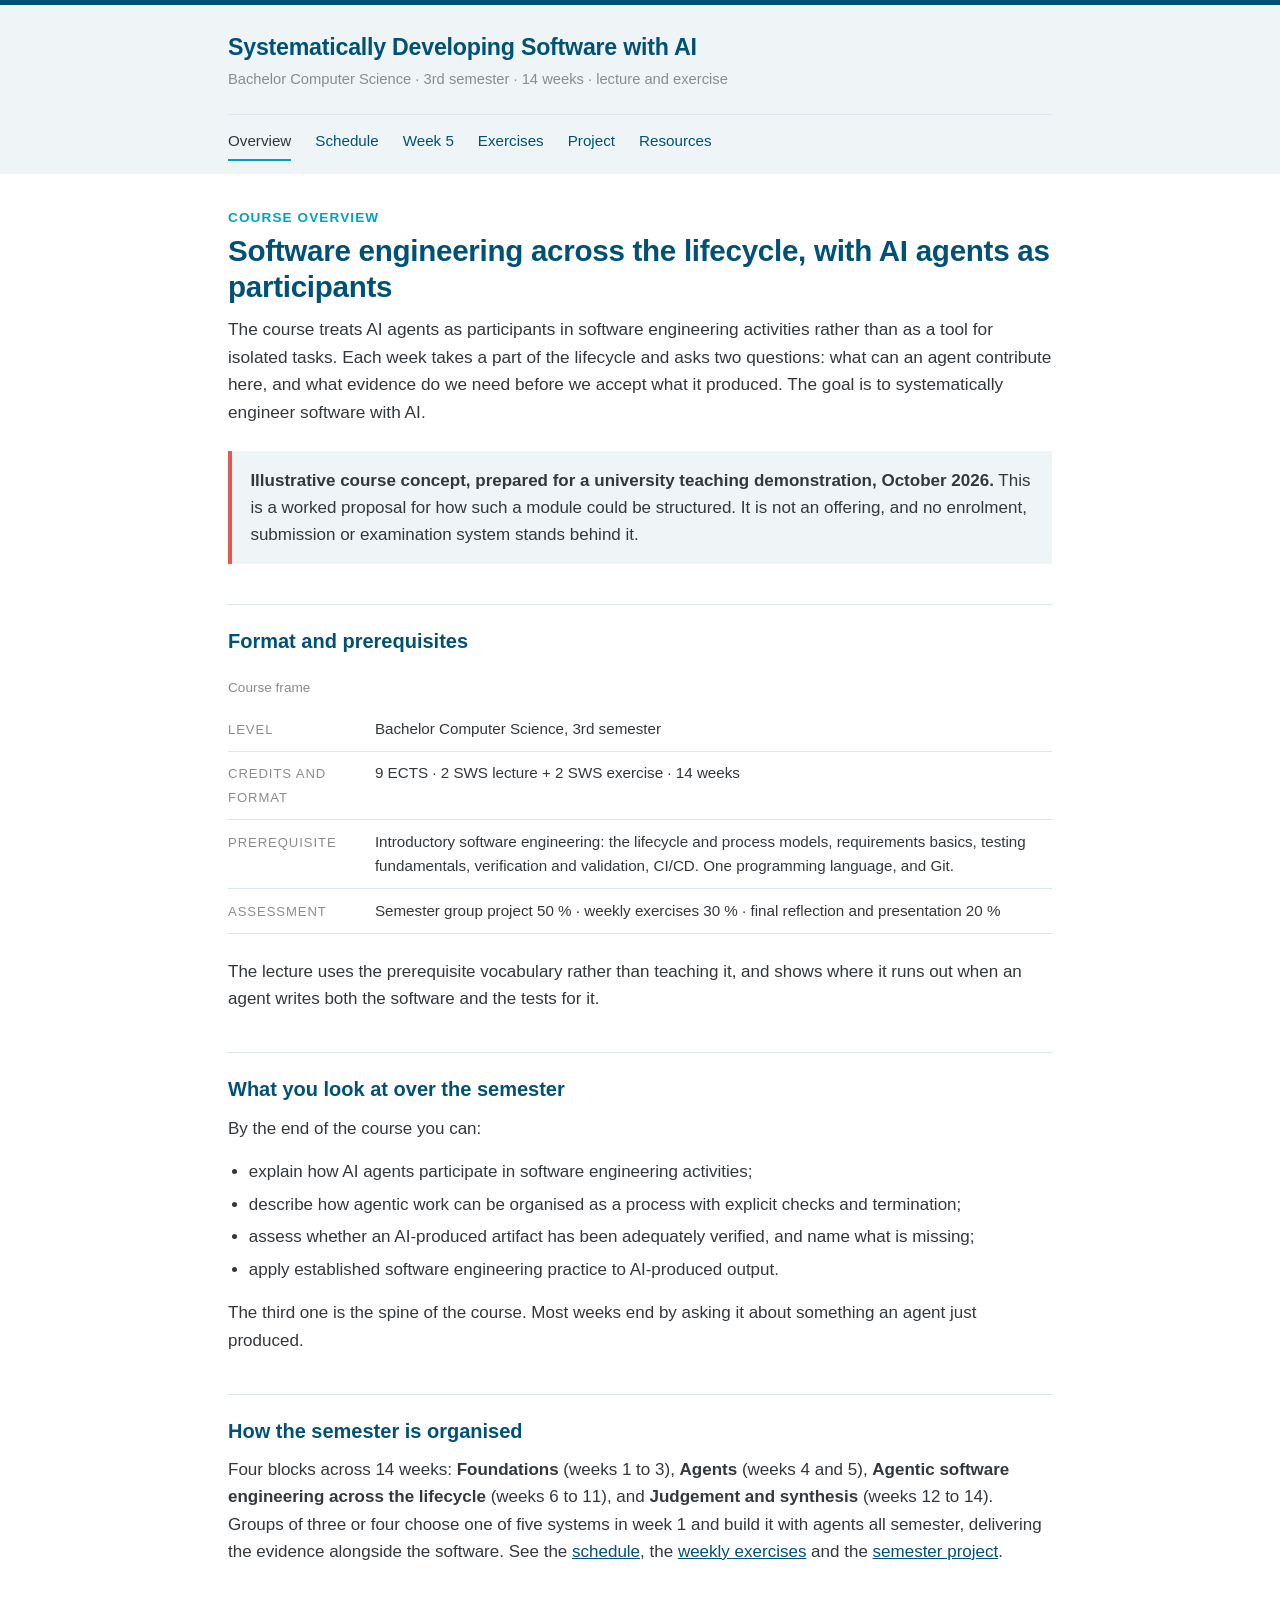
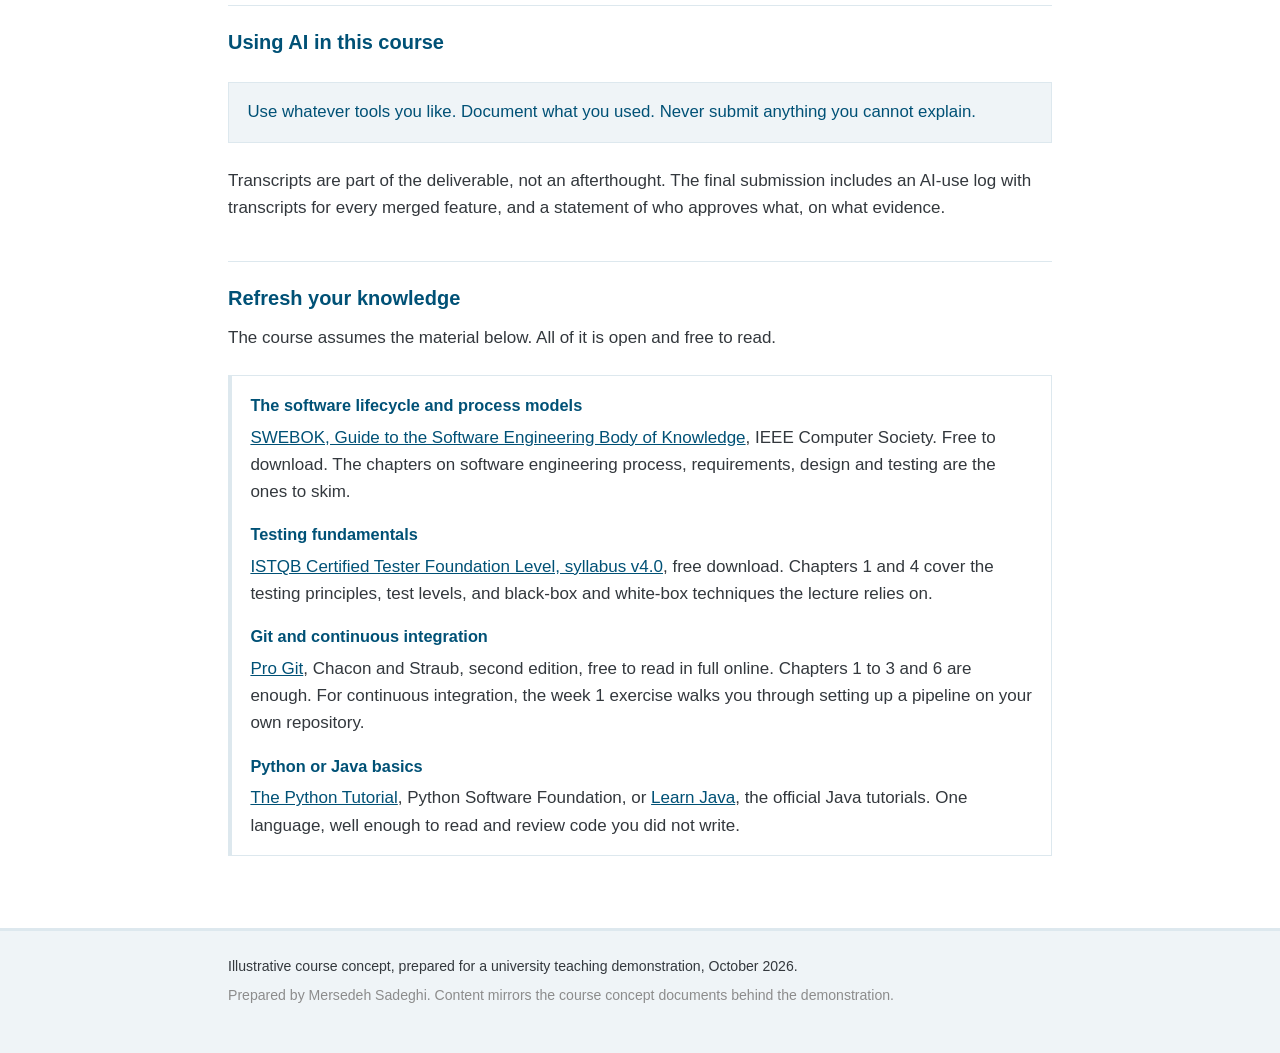
==== index.html @ c759e860 "Initial commit" ====
<!DOCTYPE html>
<html lang="en">
<head>
<meta charset="utf-8">
<meta name="viewport" content="width=device-width, initial-scale=1">
<title>Systematically Developing Software with AI</title>
<meta name="description" content="Illustrative course concept: Systematically Developing Software with AI. Bachelor Computer Science, 3rd semester, 14 weeks.">
<link rel="stylesheet" href="style.css">
</head>
<body>

<header class="site-head">
  <div class="wrap">
    <h1 class="site-title"><a href="index.html">Systematically Developing Software with AI</a></h1>
    <p class="site-sub">Bachelor Computer Science &middot; 3rd semester &middot; 14 weeks &middot; lecture and exercise</p>
    <nav class="site-nav" aria-label="Main">
      <ul>
        <li><a href="index.html" aria-current="page">Overview</a></li>
        <li><a href="schedule.html">Schedule</a></li>
        <li><a href="week5.html">Week 5</a></li>
        <li><a href="exercises.html">Exercises</a></li>
        <li><a href="project.html">Project</a></li>
        <li><a href="resources.html">Resources</a></li>
      </ul>
    </nav>
  </div>
</header>

<main>
<div class="wrap">

  <h1><span class="eyebrow">Course overview</span>Software engineering across the lifecycle, with AI agents as participants</h1>

  <p class="lede">The course treats AI agents as participants in software engineering activities rather than as a tool for isolated tasks. Each week takes a part of the lifecycle and asks two questions: what can an agent contribute here, and what evidence do we need before we accept what it produced. The goal is to systematically engineer software with AI.</p>

  <div class="box box-flag">
    <p><strong>Illustrative course concept, prepared for a university teaching demonstration, October 2026.</strong> This is a worked proposal for how such a module could be structured. It is not an offering, and no enrolment, submission or examination system stands behind it.</p>
  </div>

  <h2>Format and prerequisites</h2>

  <table>
    <caption>Course frame</caption>
    <tbody>
      <tr>
        <td data-label="Item"><span class="label">Level</span></td>
        <td data-label="Detail">Bachelor Computer Science, 3rd semester</td>
      </tr>
      <tr>
        <td data-label="Item"><span class="label">Credits and format</span></td>
        <td data-label="Detail">9 ECTS &middot; 2 SWS lecture + 2 SWS exercise &middot; 14 weeks</td>
      </tr>
      <tr>
        <td data-label="Item"><span class="label">Prerequisite</span></td>
        <td data-label="Detail">Introductory software engineering: the lifecycle and process models, requirements basics, testing fundamentals, verification and validation, CI/CD. One programming language, and Git.</td>
      </tr>
      <tr>
        <td data-label="Item"><span class="label">Assessment</span></td>
        <td data-label="Detail">Semester group project 50&nbsp;% &middot; weekly exercises 30&nbsp;% &middot; final reflection and presentation 20&nbsp;%</td>
      </tr>
    </tbody>
  </table>

  <p>The lecture uses the prerequisite vocabulary rather than teaching it, and shows where it runs out when an agent writes both the software and the tests for it.</p>

  <h2>What you look at over the semester</h2>

  <p>By the end of the course you can:</p>

  <ul>
    <li>explain how AI agents participate in software engineering activities;</li>
    <li>describe how agentic work can be organised as a process with explicit checks and termination;</li>
    <li>assess whether an AI-produced artifact has been adequately verified, and name what is missing;</li>
    <li>apply established software engineering practice to AI-produced output.</li>
  </ul>

  <p>The third one is the spine of the course. Most weeks end by asking it about something an agent just produced.</p>

  <h2>How the semester is organised</h2>

  <p>Four blocks across 14 weeks: <strong>Foundations</strong> (weeks 1 to 3), <strong>Agents</strong> (weeks 4 and 5), <strong>Agentic software engineering across the lifecycle</strong> (weeks 6 to 11), and <strong>Judgement and synthesis</strong> (weeks 12 to 14). Groups of three or four choose one of five systems in week 1 and build it with agents all semester, delivering the evidence alongside the software. See the <a href="schedule.html">schedule</a>, the <a href="exercises.html">weekly exercises</a> and the <a href="project.html">semester project</a>.</p>

  <h2>Using AI in this course</h2>

  <p class="policy">Use whatever tools you like. Document what you used. Never submit anything you cannot explain.</p>

  <p>Transcripts are part of the deliverable, not an afterthought. The final submission includes an AI-use log with transcripts for every merged feature, and a statement of who approves what, on what evidence.</p>

  <h2>Refresh your knowledge</h2>

  <p>The course assumes the material below. All of it is open and free to read.</p>

  <div class="box box-quiet">
    <h3>The software lifecycle and process models</h3>
    <p><a href="https://www.computer.org/education/bodies-of-knowledge/software-engineering">SWEBOK, Guide to the Software Engineering Body of Knowledge</a>, IEEE Computer Society. Free to download. The chapters on software engineering process, requirements, design and testing are the ones to skim.</p>

    <h3>Testing fundamentals</h3>
    <p><a href="https://www.istqb.org/certifications/certified-tester-foundation-level/">ISTQB Certified Tester Foundation Level, syllabus v4.0</a>, free download. Chapters 1 and 4 cover the testing principles, test levels, and black-box and white-box techniques the lecture relies on.</p>

    <h3>Git and continuous integration</h3>
    <p><a href="https://git-scm.com/book/en/v2">Pro Git</a>, Chacon and Straub, second edition, free to read in full online. Chapters 1 to 3 and 6 are enough. For continuous integration, the week 1 exercise walks you through setting up a pipeline on your own repository.</p>

    <h3>Python or Java basics</h3>
    <p><a href="https://docs.python.org/3/tutorial/">The Python Tutorial</a>, Python Software Foundation, or <a href="https://dev.java/learn/">Learn Java</a>, the official Java tutorials. One language, well enough to read and review code you did not write.</p>
  </div>

</div>
</main>

<footer class="site-foot">
  <div class="wrap">
    <p class="honesty">Illustrative course concept, prepared for a university teaching demonstration, October 2026.</p>
    <p>Prepared by Mersedeh Sadeghi. Content mirrors the course concept documents behind the demonstration.</p>
  </div>
</footer>

</body>
</html>
---- style.css ----
/* Systematically Developing Software with AI
   Illustrative course concept, prepared for a university teaching demonstration, October 2026. */

:root {
  --blue:  #005176;
  --cyan:  #00A1C0;
  --coral: #E05A52;
  --ink:   #33383D;
  --muted: #8C8C8C;
  --tint:  #EFF4F7;
  --pale:  #DDE8EE;
}

* { box-sizing: border-box; }

html { -webkit-text-size-adjust: 100%; }

body {
  margin: 0;
  background: #fff;
  color: var(--ink);
  font-family: Arial, Helvetica, sans-serif;
  font-size: 17px;
  line-height: 1.6;
}

.wrap {
  max-width: 54rem;
  margin: 0 auto;
  padding: 0 1.25rem;
}

/* Header and navigation */

.site-head {
  border-top: 5px solid var(--blue);
  background: var(--tint);
  padding: 1.75rem 0 0;
}

.site-title {
  margin: 0;
  font-size: 1.45rem;
  line-height: 1.25;
  color: var(--blue);
  letter-spacing: -0.01em;
}

.site-title a { color: inherit; text-decoration: none; }

.site-sub {
  margin: 0.4rem 0 0;
  color: var(--muted);
  font-size: 0.92rem;
}

.site-nav {
  margin-top: 1.4rem;
  border-top: 1px solid var(--pale);
  padding: 0.5rem 0;
}

.site-nav ul {
  list-style: none;
  margin: 0;
  padding: 0;
  display: flex;
  flex-wrap: wrap;
  gap: 0.25rem 1.5rem;
}

.site-nav a {
  display: inline-block;
  padding: 0.35rem 0;
  color: var(--blue);
  text-decoration: none;
  font-size: 0.95rem;
}

.site-nav a:hover { text-decoration: underline; }

.site-nav a[aria-current="page"] {
  color: var(--ink);
  border-bottom: 2px solid var(--cyan);
}

/* Main content */

main { padding: 2.25rem 0 3rem; }

h1 {
  font-size: 1.85rem;
  line-height: 1.2;
  color: var(--blue);
  margin: 0 0 0.75rem;
  letter-spacing: -0.01em;
}

h1 .eyebrow {
  display: block;
  font-size: 0.85rem;
  letter-spacing: 0.08em;
  text-transform: uppercase;
  color: var(--cyan);
  margin-bottom: 0.4rem;
}

h2 {
  font-size: 1.25rem;
  color: var(--blue);
  margin: 2.5rem 0 0.6rem;
  padding-top: 1.25rem;
  border-top: 1px solid var(--pale);
}

h3 {
  font-size: 1.02rem;
  color: var(--ink);
  margin: 1.6rem 0 0.35rem;
}

p { margin: 0 0 1rem; }

a { color: var(--blue); }

.lede {
  font-size: 1.08rem;
  color: var(--ink);
}

ul, ol { margin: 0 0 1rem; padding-left: 1.3rem; }
li { margin-bottom: 0.35rem; }

.plain { list-style: none; padding-left: 0; }

.label {
  color: var(--muted);
  font-size: 0.82rem;
  letter-spacing: 0.07em;
  text-transform: uppercase;
}

.num { color: var(--cyan); font-weight: bold; }

/* Boxes */

.box {
  background: var(--tint);
  border-left: 4px solid var(--cyan);
  padding: 1rem 1.15rem;
  margin: 1.5rem 0;
}

.box > :last-child { margin-bottom: 0; }

.box h3 { margin-top: 0; color: var(--blue); }

.box-quiet {
  background: #fff;
  border: 1px solid var(--pale);
  border-left: 4px solid var(--pale);
}

.box-flag { border-left-color: var(--coral); }

.policy {
  margin: 1.5rem 0;
  padding: 1rem 1.15rem;
  background: var(--tint);
  border: 1px solid var(--pale);
  font-size: 1.05rem;
  color: var(--blue);
}

/* Tables */

table {
  width: 100%;
  border-collapse: collapse;
  margin: 1.25rem 0 1.5rem;
  font-size: 0.95rem;
}

caption {
  text-align: left;
  color: var(--muted);
  font-size: 0.85rem;
  padding-bottom: 0.5rem;
}

th, td {
  text-align: left;
  vertical-align: top;
  padding: 0.6rem 0.7rem 0.6rem 0;
  border-bottom: 1px solid var(--pale);
}

thead th {
  color: var(--muted);
  font-size: 0.78rem;
  letter-spacing: 0.07em;
  text-transform: uppercase;
  font-weight: normal;
  border-bottom: 2px solid var(--pale);
}

tbody tr.here { background: var(--tint); }
tbody tr.here td { border-bottom-color: var(--cyan); }

td.wk { color: var(--cyan); font-weight: bold; white-space: nowrap; }

tr.block-head td {
  padding-top: 1.4rem;
  color: var(--blue);
  font-weight: bold;
  border-bottom: 1px solid var(--pale);
}

/* Entry lists, used on Exercises and Project */

.entry {
  padding: 1.25rem 0;
  border-bottom: 1px solid var(--pale);
}

.entry:last-of-type { border-bottom: none; }

.entry h3 { margin-top: 0; }

.entry h3 .wkno {
  color: var(--cyan);
  font-weight: bold;
  margin-right: 0.4rem;
}

.meta {
  margin: 0.5rem 0 0;
  font-size: 0.9rem;
  color: var(--muted);
}

.meta strong { color: var(--ink); font-weight: normal; }

/* Resources */

.ref { padding: 0.85rem 0; border-bottom: 1px solid var(--pale); }
.ref:last-child { border-bottom: none; }
.ref p { margin: 0; }
.ref .venue { color: var(--muted); font-size: 0.88rem; }

/* Footer */

.site-foot {
  border-top: 3px solid var(--pale);
  background: var(--tint);
  padding: 1.5rem 0 2.5rem;
  font-size: 0.88rem;
  color: var(--muted);
}

.site-foot p { margin: 0 0 0.4rem; }
.site-foot .honesty { color: var(--ink); }

/* Narrow screens: tables become stacked rows, no horizontal scrolling */

@media (max-width: 42rem) {
  body { font-size: 16px; }
  h1 { font-size: 1.55rem; }
  .site-title { font-size: 1.25rem; }

  table, caption, thead, tbody, tr, td { display: block; width: 100%; }
  thead { display: none; }
  caption { padding-bottom: 0.75rem; }

  tbody tr {
    padding: 0.9rem 0;
    border-bottom: 1px solid var(--pale);
  }

  tbody tr.here { padding-left: 0.75rem; border-left: 4px solid var(--cyan); }

  td {
    border: none;
    padding: 0.1rem 0;
  }

  td[data-label]::before {
    content: attr(data-label);
    display: block;
    color: var(--muted);
    font-size: 0.72rem;
    letter-spacing: 0.07em;
    text-transform: uppercase;
    margin-top: 0.45rem;
  }

  tr.block-head { border-bottom: none; padding-bottom: 0; }
  tr.block-head td { padding-top: 0; border-bottom: 1px solid var(--pale); padding-bottom: 0.5rem; }
  tr.block-head td::before { content: none; }
}
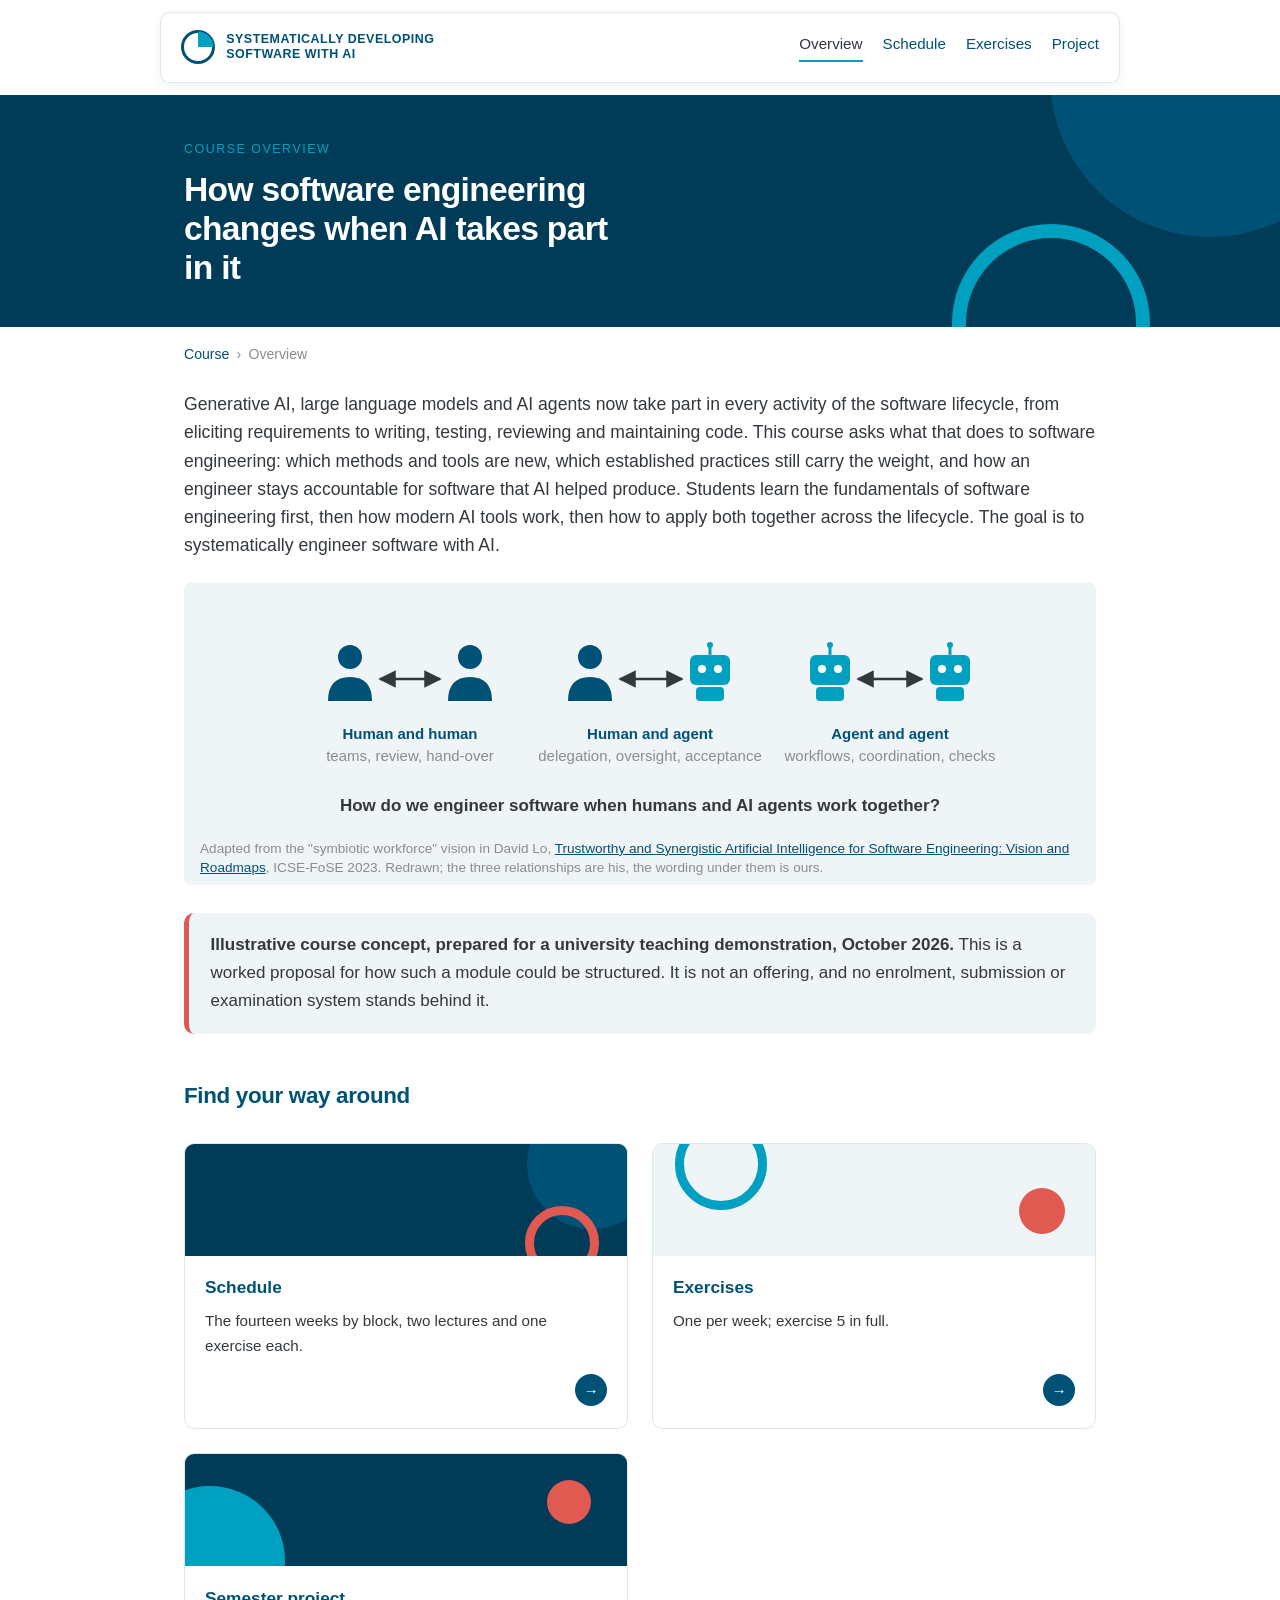
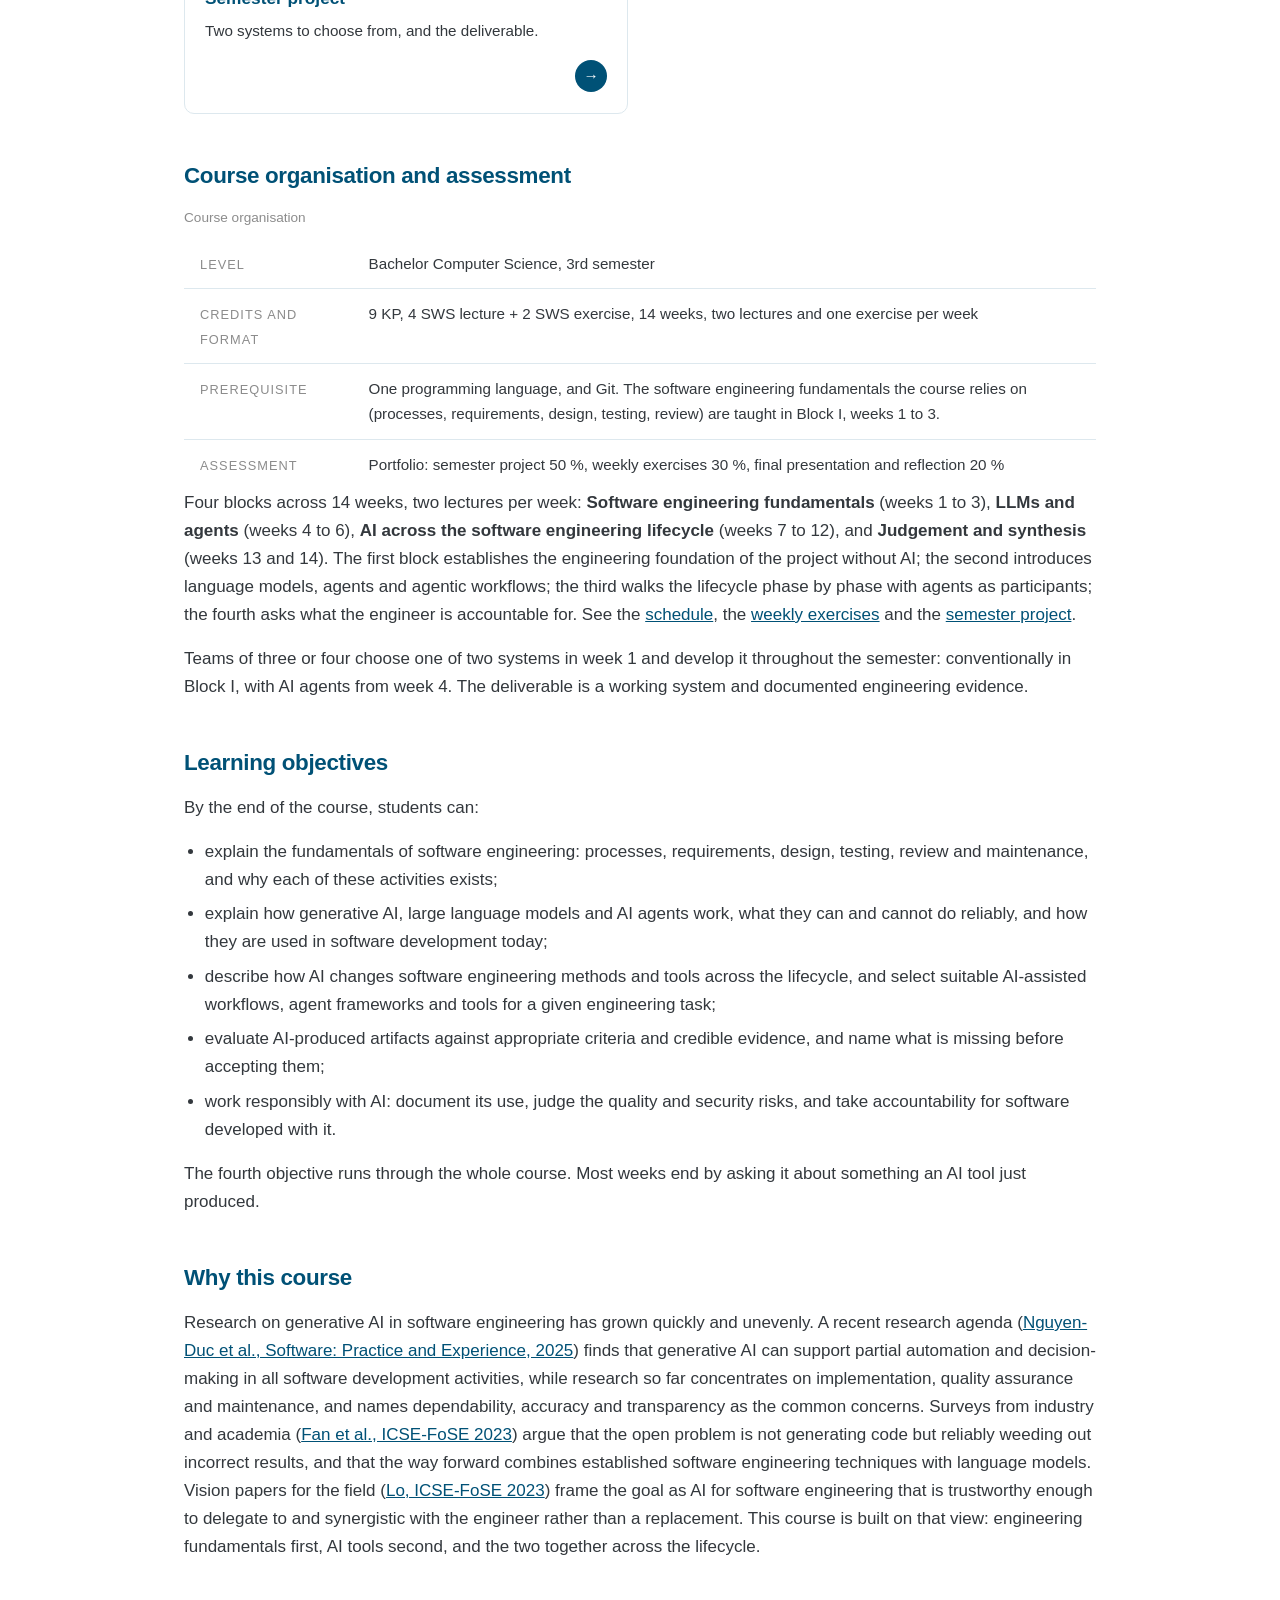
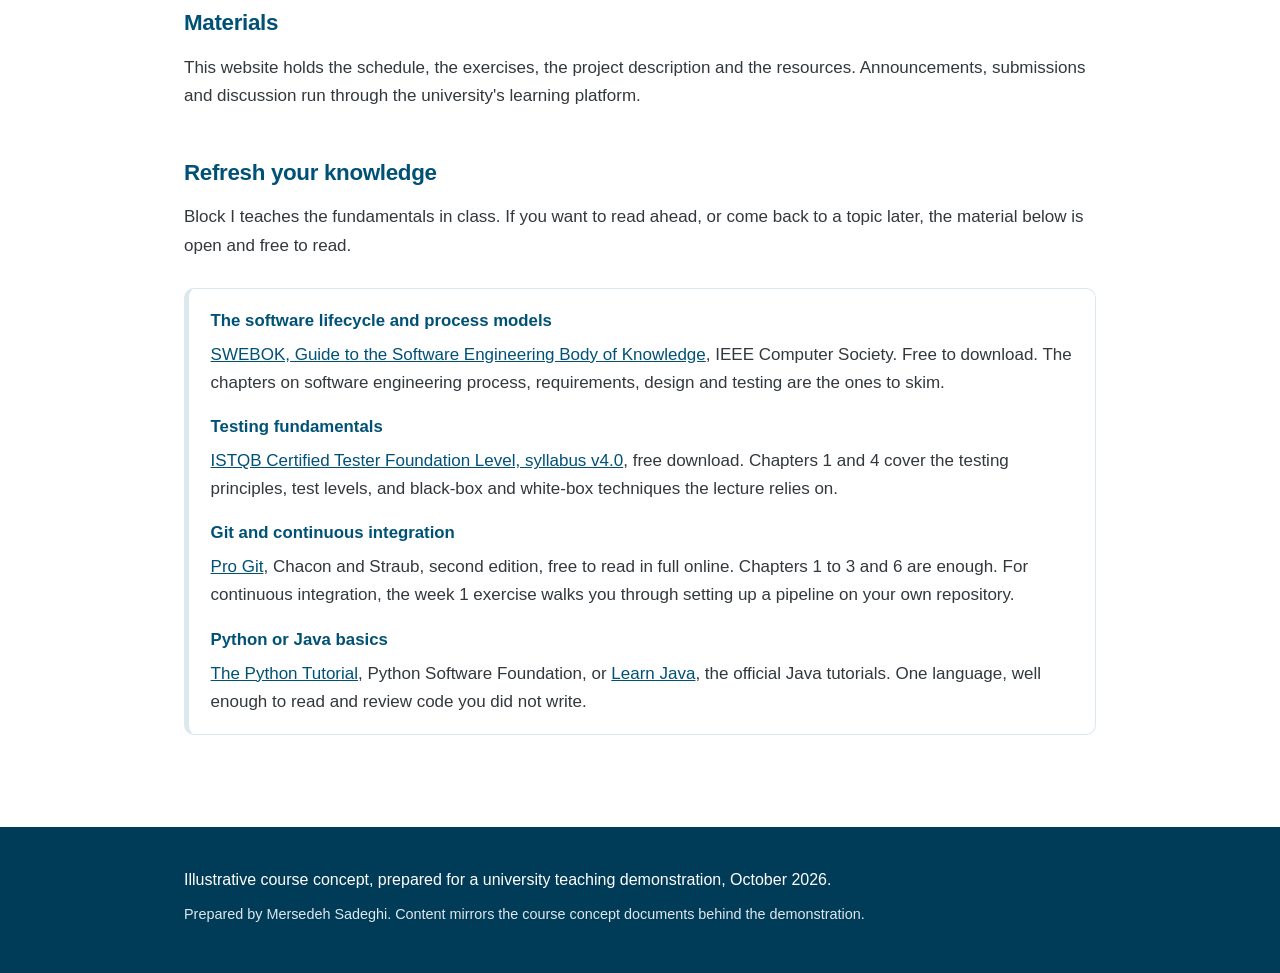
==== commit 3ac1fb1f: "web site update" ====
--- a/index.html
+++ b/index.html
@@ -4,43 +4,128 @@
 <meta charset="utf-8">
 <meta name="viewport" content="width=device-width, initial-scale=1">
 <title>Systematically Developing Software with AI</title>
-<meta name="description" content="Illustrative course concept: Systematically Developing Software with AI. Bachelor Computer Science, 3rd semester, 14 weeks.">
+<meta name="description" content="Illustrative course concept: Systematically Developing Software with AI. Bachelor Computer Science, 3rd semester, 14 weeks, two lectures per week.">
 <link rel="stylesheet" href="style.css">
+<style>
+.fig-seai{margin:1.5rem 0 1rem;padding:1rem 1rem .5rem;background:#EFF4F7;border-radius:6px}
+.fig-seai svg{display:block;width:100%;height:auto;max-width:720px;margin:0 auto}
+.fig-seai figcaption{font-size:.85rem;color:#8C8C8C;margin-top:.6rem;line-height:1.4}
+</style>
 </head>
 <body>
 
 <header class="site-head">
-  <div class="wrap">
-    <h1 class="site-title"><a href="index.html">Systematically Developing Software with AI</a></h1>
-    <p class="site-sub">Bachelor Computer Science &middot; 3rd semester &middot; 14 weeks &middot; lecture and exercise</p>
+  <div class="head-card">
+    <a class="brand" href="index.html">
+      <svg class="brand-mark" viewBox="0 0 34 34" aria-hidden="true" focusable="false"><circle cx="17" cy="17" r="15.5" fill="none" stroke="#005176" stroke-width="3"/><path d="M17 1.5a15.5 15.5 0 0 1 15.5 15.5H17Z" fill="#00A1C0"/></svg>
+      <span class="brand-text">Systematically Developing<br>Software with AI</span>
+    </a>
     <nav class="site-nav" aria-label="Main">
       <ul>
         <li><a href="index.html" aria-current="page">Overview</a></li>
         <li><a href="schedule.html">Schedule</a></li>
-        <li><a href="week5.html">Week 5</a></li>
         <li><a href="exercises.html">Exercises</a></li>
         <li><a href="project.html">Project</a></li>
-        <li><a href="resources.html">Resources</a></li>
       </ul>
     </nav>
   </div>
 </header>
 
+<div class="hero">
+  <div class="wrap hero-inner">
+    <span class="eyebrow">Course overview</span>
+    <h1>How software engineering changes when AI takes part in it</h1>
+  </div>
+</div>
+
+<nav class="wrap crumbs" aria-label="Breadcrumb">
+  <a href="index.html">Course</a><span>&rsaquo;</span>Overview
+</nav>
+
 <main>
 <div class="wrap">
 
-  <h1><span class="eyebrow">Course overview</span>Software engineering across the lifecycle, with AI agents as participants</h1>
-
-  <p class="lede">The course treats AI agents as participants in software engineering activities rather than as a tool for isolated tasks. Each week takes a part of the lifecycle and asks two questions: what can an agent contribute here, and what evidence do we need before we accept what it produced. The goal is to systematically engineer software with AI.</p>
+
+  <p class="lede">Generative AI, large language models and AI agents now take part in every activity of the software lifecycle, from eliciting requirements to writing, testing, reviewing and maintaining code. This course asks what that does to software engineering: which methods and tools are new, which established practices still carry the weight, and how an engineer stays accountable for software that AI helped produce. Students learn the fundamentals of software engineering first, then how modern AI tools work, then how to apply both together across the lifecycle. The goal is to systematically engineer software with AI.</p>
+
+
+  <figure class="fig-seai">
+    <svg viewBox="0 0 720 230" role="img" aria-labelledby="seai-title" xmlns="http://www.w3.org/2000/svg">
+      <title id="seai-title">Three kinds of collaboration in software engineering with AI: human with human, human with agent, agent with agent</title>
+      <defs>
+        <g id="human">
+          <circle cx="0" cy="-22" r="12" fill="#005176"/>
+          <path d="M-22 22 Q-22 -2 0 -2 Q22 -2 22 22 Z" fill="#005176"/>
+        </g>
+        <g id="agent">
+          <rect x="-20" y="-24" width="40" height="30" rx="6" fill="#00A1C0"/>
+          <circle cx="-8" cy="-10" r="4" fill="#fff"/><circle cx="8" cy="-10" r="4" fill="#fff"/>
+          <rect x="-14" y="8" width="28" height="14" rx="4" fill="#00A1C0"/>
+          <line x1="0" y1="-24" x2="0" y2="-32" stroke="#00A1C0" stroke-width="3"/><circle cx="0" cy="-34" r="3" fill="#00A1C0"/>
+        </g>
+        <marker id="ah" viewBox="0 0 10 10" refX="9" refY="5" markerWidth="7" markerHeight="7" orient="auto-start-reverse">
+          <path d="M0 0 L10 5 L0 10 Z" fill="#33383D"/>
+        </marker>
+      </defs>
+      <g font-family="Arial, Helvetica, sans-serif" font-size="15" fill="#33383D">
+        <! H-H >
+        <use href="#human" x="70" y="80"/><use href="#human" x="190" y="80"/>
+        <line x1="100" y1="80" x2="160" y2="80" stroke="#33383D" stroke-width="2.5" marker-start="url(#ah)" marker-end="url(#ah)"/>
+        <text x="130" y="140" text-anchor="middle" font-weight="bold" fill="#005176">Human and human</text>
+        <text x="130" y="162" text-anchor="middle" fill="#8C8C8C">teams, review, hand-over</text>
+        <! H-A >
+        <use href="#human" x="310" y="80"/><use href="#agent" x="430" y="80"/>
+        <line x1="340" y1="80" x2="402" y2="80" stroke="#33383D" stroke-width="2.5" marker-start="url(#ah)" marker-end="url(#ah)"/>
+        <text x="370" y="140" text-anchor="middle" font-weight="bold" fill="#005176">Human and agent</text>
+        <text x="370" y="162" text-anchor="middle" fill="#8C8C8C">delegation, oversight, acceptance</text>
+        <! A-A >
+        <use href="#agent" x="550" y="80"/><use href="#agent" x="670" y="80"/>
+        <line x1="578" y1="80" x2="642" y2="80" stroke="#33383D" stroke-width="2.5" marker-start="url(#ah)" marker-end="url(#ah)"/>
+        <text x="610" y="140" text-anchor="middle" font-weight="bold" fill="#005176">Agent and agent</text>
+        <text x="610" y="162" text-anchor="middle" fill="#8C8C8C">workflows, coordination, checks</text>
+        <text x="360" y="212" text-anchor="middle" font-size="17" font-weight="bold" fill="#33383D">How do we engineer software when humans and AI agents work together?</text>
+      </g>
+    </svg>
+    <figcaption>Adapted from the "symbiotic workforce" vision in David Lo, <a href="https://doi.org/10.1109/ICSE-FoSE59343.2023.00010">Trustworthy and Synergistic Artificial Intelligence for Software Engineering: Vision and Roadmaps</a>, ICSE-FoSE 2023. Redrawn; the three relationships are his, the wording under them is ours.</figcaption>
+  </figure>
 
   <div class="box box-flag">
     <p><strong>Illustrative course concept, prepared for a university teaching demonstration, October 2026.</strong> This is a worked proposal for how such a module could be structured. It is not an offering, and no enrolment, submission or examination system stands behind it.</p>
   </div>
 
-  <h2>Format and prerequisites</h2>
+  <h2>Find your way around</h2>
+
+  <div class="cards">
+    <a class="card" href="schedule.html">
+      <div class="card-panel"></div>
+      <div class="card-body">
+        <h3>Schedule</h3>
+        <p>The fourteen weeks by block, two lectures and one exercise each.</p>
+        <span class="card-go" aria-hidden="true">&rarr;</span>
+      </div>
+    </a>
+    <a class="card" href="exercises.html">
+      <div class="card-panel"></div>
+      <div class="card-body">
+        <h3>Exercises</h3>
+        <p>One per week; exercise 5 in full.</p>
+        <span class="card-go" aria-hidden="true">&rarr;</span>
+      </div>
+    </a>
+    <a class="card" href="project.html">
+      <div class="card-panel"></div>
+      <div class="card-body">
+        <h3>Semester project</h3>
+        <p>Two systems to choose from, and the deliverable.</p>
+        <span class="card-go" aria-hidden="true">&rarr;</span>
+      </div>
+    </a>
+  </div>
+
+  <h2>Course organisation and assessment</h2>
 
   <table>
-    <caption>Course frame</caption>
+    <caption>Course organisation</caption>
     <tbody>
       <tr>
         <td data-label="Item"><span class="label">Level</span></td>
@@ -48,47 +133,48 @@
       </tr>
       <tr>
         <td data-label="Item"><span class="label">Credits and format</span></td>
-        <td data-label="Detail">9 ECTS &middot; 2 SWS lecture + 2 SWS exercise &middot; 14 weeks</td>
+        <td data-label="Detail">9 KP, 4 SWS lecture + 2 SWS exercise, 14 weeks, two lectures and one exercise per week</td>
       </tr>
       <tr>
         <td data-label="Item"><span class="label">Prerequisite</span></td>
-        <td data-label="Detail">Introductory software engineering: the lifecycle and process models, requirements basics, testing fundamentals, verification and validation, CI/CD. One programming language, and Git.</td>
+        <td data-label="Detail">One programming language, and Git. The software engineering fundamentals the course relies on (processes, requirements, design, testing, review) are taught in Block I, weeks 1 to 3.</td>
       </tr>
       <tr>
         <td data-label="Item"><span class="label">Assessment</span></td>
-        <td data-label="Detail">Semester group project 50&nbsp;% &middot; weekly exercises 30&nbsp;% &middot; final reflection and presentation 20&nbsp;%</td>
+        <td data-label="Detail">Portfolio: semester project 50&nbsp;%, weekly exercises 30&nbsp;%, final presentation and reflection 20&nbsp;%</td>
       </tr>
     </tbody>
   </table>
 
-  <p>The lecture uses the prerequisite vocabulary rather than teaching it, and shows where it runs out when an agent writes both the software and the tests for it.</p>
-
-  <h2>What you look at over the semester</h2>
-
-  <p>By the end of the course you can:</p>
+  <p>Four blocks across 14 weeks, two lectures per week: <strong>Software engineering fundamentals</strong> (weeks 1 to 3), <strong>LLMs and agents</strong> (weeks 4 to 6), <strong>AI across the software engineering lifecycle</strong> (weeks 7 to 12), and <strong>Judgement and synthesis</strong> (weeks 13 and 14). The first block establishes the engineering foundation of the project without AI; the second introduces language models, agents and agentic workflows; the third walks the lifecycle phase by phase with agents as participants; the fourth asks what the engineer is accountable for. See the <a href="schedule.html">schedule</a>, the <a href="exercises.html">weekly exercises</a> and the <a href="project.html">semester project</a>.</p>
+
+  <p>Teams of three or four choose one of two systems in week 1 and develop it throughout the semester: conventionally in Block I, with AI agents from week 4. The deliverable is a working system and documented engineering evidence.</p>
+
+  <h2>Learning objectives</h2>
+
+  <p>By the end of the course, students can:</p>
 
   <ul>
-    <li>explain how AI agents participate in software engineering activities;</li>
-    <li>describe how agentic work can be organised as a process with explicit checks and termination;</li>
-    <li>assess whether an AI-produced artifact has been adequately verified, and name what is missing;</li>
-    <li>apply established software engineering practice to AI-produced output.</li>
+    <li>explain the fundamentals of software engineering: processes, requirements, design, testing, review and maintenance, and why each of these activities exists;</li>
+    <li>explain how generative AI, large language models and AI agents work, what they can and cannot do reliably, and how they are used in software development today;</li>
+    <li>describe how AI changes software engineering methods and tools across the lifecycle, and select suitable AI-assisted workflows, agent frameworks and tools for a given engineering task;</li>
+    <li>evaluate AI-produced artifacts against appropriate criteria and credible evidence, and name what is missing before accepting them;</li>
+    <li>work responsibly with AI: document its use, judge the quality and security risks, and take accountability for software developed with it.</li>
   </ul>
 
-  <p>The third one is the spine of the course. Most weeks end by asking it about something an agent just produced.</p>
-
-  <h2>How the semester is organised</h2>
-
-  <p>Four blocks across 14 weeks: <strong>Foundations</strong> (weeks 1 to 3), <strong>Agents</strong> (weeks 4 and 5), <strong>Agentic software engineering across the lifecycle</strong> (weeks 6 to 11), and <strong>Judgement and synthesis</strong> (weeks 12 to 14). Groups of three or four choose one of five systems in week 1 and build it with agents all semester, delivering the evidence alongside the software. See the <a href="schedule.html">schedule</a>, the <a href="exercises.html">weekly exercises</a> and the <a href="project.html">semester project</a>.</p>
-
-  <h2>Using AI in this course</h2>
-
-  <p class="policy">Use whatever tools you like. Document what you used. Never submit anything you cannot explain.</p>
-
-  <p>Transcripts are part of the deliverable, not an afterthought. The final submission includes an AI-use log with transcripts for every merged feature, and a statement of who approves what, on what evidence.</p>
+  <p>The fourth objective runs through the whole course. Most weeks end by asking it about something an AI tool just produced.</p>
+
+  <h2>Why this course</h2>
+
+  <p>Research on generative AI in software engineering has grown quickly and unevenly. A recent research agenda (<a href="https://doi.org/10.1002/spe.70005">Nguyen-Duc et al., Software: Practice and Experience, 2025</a>) finds that generative AI can support partial automation and decision-making in all software development activities, while research so far concentrates on implementation, quality assurance and maintenance, and names dependability, accuracy and transparency as the common concerns. Surveys from industry and academia (<a href="https://doi.org/10.1109/ICSE-FoSE59343.2023.00008">Fan et al., ICSE-FoSE 2023</a>) argue that the open problem is not generating code but reliably weeding out incorrect results, and that the way forward combines established software engineering techniques with language models. Vision papers for the field (<a href="https://doi.org/10.1109/ICSE-FoSE59343.2023.00010">Lo, ICSE-FoSE 2023</a>) frame the goal as AI for software engineering that is trustworthy enough to delegate to and synergistic with the engineer rather than a replacement. This course is built on that view: engineering fundamentals first, AI tools second, and the two together across the lifecycle.</p>
+
+  <h2>Materials</h2>
+
+  <p>This website holds the schedule, the exercises, the project description and the resources. Announcements, submissions and discussion run through the university's learning platform.</p>
 
   <h2>Refresh your knowledge</h2>
 
-  <p>The course assumes the material below. All of it is open and free to read.</p>
+  <p>Block I teaches the fundamentals in class. If you want to read ahead, or come back to a topic later, the material below is open and free to read.</p>
 
   <div class="box box-quiet">
     <h3>The software lifecycle and process models</h3>
--- a/style.css
+++ b/style.css
@@ -3,17 +3,19 @@
 
 :root {
   --blue:  #005176;
+  --blue-d:#003b57;
   --cyan:  #00A1C0;
   --coral: #E05A52;
   --ink:   #33383D;
   --muted: #8C8C8C;
   --tint:  #EFF4F7;
   --pale:  #DDE8EE;
+  --radius: 10px;
 }
 
 * { box-sizing: border-box; }
 
-html { -webkit-text-size-adjust: 100%; }
+html { -webkit-text-size-adjust: 100%; scroll-behavior: smooth; }
 
 body {
   margin: 0;
@@ -21,44 +23,72 @@
   color: var(--ink);
   font-family: Arial, Helvetica, sans-serif;
   font-size: 17px;
-  line-height: 1.6;
+  line-height: 1.65;
 }
 
 .wrap {
-  max-width: 54rem;
+  max-width: 60rem;
   margin: 0 auto;
-  padding: 0 1.25rem;
-}
-
-/* Header and navigation */
+  padding: 0 1.5rem;
+}
+
+.wrap-narrow { max-width: 48rem; }
+
+/* Floating header card */
 
 .site-head {
-  border-top: 5px solid var(--blue);
-  background: var(--tint);
-  padding: 1.75rem 0 0;
-}
-
-.site-title {
-  margin: 0;
-  font-size: 1.45rem;
+  position: sticky;
+  top: 0;
+  z-index: 20;
+  padding: 0.75rem 1.5rem 0.75rem;
+  background: #fff;
+}
+
+.head-card {
+  max-width: 60rem;
+  margin: 0 auto;
+  background: #fff;
+  border: 1px solid var(--pale);
+  border-radius: var(--radius);
+  box-shadow: 0 2px 10px rgba(0, 59, 87, 0.07);
+  padding: 0.85rem 1.25rem;
+  display: flex;
+  flex-wrap: wrap;
+  align-items: center;
+  gap: 0.5rem 1.75rem;
+}
+
+.brand {
+  display: flex;
+  align-items: center;
+  gap: 0.7rem;
+  text-decoration: none;
+  margin-right: auto;
+}
+
+.brand-mark {
+  flex: none;
+  width: 34px;
+  height: 34px;
+}
+
+.brand-text {
+  font-size: 0.78rem;
   line-height: 1.25;
+  font-weight: bold;
+  letter-spacing: 0.04em;
+  text-transform: uppercase;
   color: var(--blue);
-  letter-spacing: -0.01em;
-}
-
-.site-title a { color: inherit; text-decoration: none; }
-
-.site-sub {
-  margin: 0.4rem 0 0;
+  max-width: 16rem;
+}
+
+.tcap {
   color: var(--muted);
-  font-size: 0.92rem;
-}
-
-.site-nav {
-  margin-top: 1.4rem;
-  border-top: 1px solid var(--pale);
-  padding: 0.5rem 0;
-}
+  font-size: 0.85rem;
+  margin: 1.5rem 0 0.6rem;
+}
+
+.tcap + .table-card { margin-top: 0; }
 
 .site-nav ul {
   list-style: none;
@@ -66,208 +96,387 @@
   padding: 0;
   display: flex;
   flex-wrap: wrap;
-  gap: 0.25rem 1.5rem;
+  gap: 0.2rem 1.25rem;
 }
 
 .site-nav a {
   display: inline-block;
-  padding: 0.35rem 0;
+  padding: 0.25rem 0;
   color: var(--blue);
   text-decoration: none;
   font-size: 0.95rem;
-}
-
-.site-nav a:hover { text-decoration: underline; }
+  border-bottom: 2px solid transparent;
+}
+
+.site-nav a:hover { border-bottom-color: var(--cyan); }
 
 .site-nav a[aria-current="page"] {
   color: var(--ink);
-  border-bottom: 2px solid var(--cyan);
-}
+  border-bottom-color: var(--cyan);
+}
+
+/* Hero band, drawn in CSS so the site carries no imagery it does not own */
+
+.hero {
+  margin-top: -3.6rem;
+  padding-top: 3.6rem;
+  background: var(--blue-d);
+  color: #fff;
+  overflow: hidden;
+  position: relative;
+}
+
+.hero::before,
+.hero::after {
+  content: "";
+  position: absolute;
+  border-radius: 50%;
+  pointer-events: none;
+}
+
+.hero::before {
+  width: 320px; height: 320px;
+  right: -90px; top: -120px;
+  background: var(--blue);
+}
+
+.hero::after {
+  width: 170px; height: 170px;
+  right: 130px; bottom: -95px;
+  border: 14px solid var(--cyan);
+  background: transparent;
+}
+
+.hero-inner {
+  position: relative;
+  z-index: 1;
+  padding-top: 2.75rem;
+  padding-bottom: 2.5rem;
+}
+
+.hero .eyebrow {
+  display: block;
+  font-size: 0.78rem;
+  letter-spacing: 0.12em;
+  text-transform: uppercase;
+  color: var(--cyan);
+  margin-bottom: 0.75rem;
+}
+
+.hero h1 {
+  margin: 0;
+  color: #fff;
+  font-size: 2.1rem;
+  line-height: 1.15;
+  letter-spacing: -0.02em;
+  max-width: 24ch;
+}
+
+.hero p {
+  margin: 0.9rem 0 0;
+  max-width: 60ch;
+  color: var(--pale);
+  font-size: 1.05rem;
+}
+
+.hero-dot { background: var(--coral) !important; border: none !important; }
+
+/* Breadcrumb */
+
+.crumbs {
+  padding-top: 1rem;
+  font-size: 0.88rem;
+  color: var(--muted);
+}
+
+.crumbs a { color: var(--blue); text-decoration: none; }
+.crumbs a:hover { text-decoration: underline; }
+.crumbs span { padding: 0 0.45rem; }
 
 /* Main content */
 
-main { padding: 2.25rem 0 3rem; }
+main { padding: 0 0 4rem; }
 
 h1 {
-  font-size: 1.85rem;
+  font-size: 1.9rem;
   line-height: 1.2;
   color: var(--blue);
   margin: 0 0 0.75rem;
-  letter-spacing: -0.01em;
-}
-
-h1 .eyebrow {
-  display: block;
-  font-size: 0.85rem;
+  letter-spacing: -0.02em;
+}
+
+h2 {
+  font-size: 1.4rem;
+  color: var(--blue);
+  margin: 2.75rem 0 0.75rem;
+  letter-spacing: -0.015em;
+}
+
+h3 {
+  font-size: 1.05rem;
+  color: var(--blue);
+  margin: 1.75rem 0 0.4rem;
+}
+
+p { margin: 0 0 1rem; }
+
+a { color: var(--blue); }
+
+.lede {
+  font-size: 1.1rem;
+  line-height: 1.6;
+  margin-top: 1.5rem;
+}
+
+ul, ol { margin: 0 0 1rem; padding-left: 1.3rem; }
+li { margin-bottom: 0.4rem; }
+
+.plain { list-style: none; padding-left: 0; }
+
+.label {
+  color: var(--muted);
+  font-size: 0.8rem;
   letter-spacing: 0.08em;
   text-transform: uppercase;
-  color: var(--cyan);
-  margin-bottom: 0.4rem;
-}
-
-h2 {
-  font-size: 1.25rem;
-  color: var(--blue);
-  margin: 2.5rem 0 0.6rem;
-  padding-top: 1.25rem;
-  border-top: 1px solid var(--pale);
-}
-
-h3 {
-  font-size: 1.02rem;
-  color: var(--ink);
-  margin: 1.6rem 0 0.35rem;
-}
-
-p { margin: 0 0 1rem; }
-
-a { color: var(--blue); }
-
-.lede {
-  font-size: 1.08rem;
-  color: var(--ink);
-}
-
-ul, ol { margin: 0 0 1rem; padding-left: 1.3rem; }
-li { margin-bottom: 0.35rem; }
-
-.plain { list-style: none; padding-left: 0; }
-
-.label {
-  color: var(--muted);
-  font-size: 0.82rem;
-  letter-spacing: 0.07em;
-  text-transform: uppercase;
 }
 
 .num { color: var(--cyan); font-weight: bold; }
+
+/* Teaser cards */
+
+.cards {
+  display: grid;
+  grid-template-columns: repeat(2, 1fr);
+  gap: 1.5rem;
+  margin: 1.75rem 0 1rem;
+}
+
+.card {
+  display: flex;
+  flex-direction: column;
+  border: 1px solid var(--pale);
+  border-radius: var(--radius);
+  overflow: hidden;
+  text-decoration: none;
+  color: inherit;
+  background: #fff;
+  transition: box-shadow 0.15s ease, transform 0.15s ease;
+}
+
+.card:hover {
+  box-shadow: 0 6px 18px rgba(0, 59, 87, 0.1);
+  transform: translateY(-2px);
+}
+
+.card-panel {
+  height: 112px;
+  position: relative;
+  overflow: hidden;
+  background: var(--blue-d);
+}
+
+.card-panel::before,
+.card-panel::after {
+  content: "";
+  position: absolute;
+  border-radius: 50%;
+}
+
+.card:nth-child(1) .card-panel::before { width: 130px; height: 130px; right: -30px; top: -45px; background: var(--blue); }
+.card:nth-child(1) .card-panel::after  { width: 56px;  height: 56px;  right: 28px;  bottom: -24px; border: 9px solid var(--coral); }
+
+.card:nth-child(2) .card-panel { background: var(--tint); }
+.card:nth-child(2) .card-panel::before { width: 74px; height: 74px; left: 22px; top: -26px; border: 9px solid var(--cyan); }
+.card:nth-child(2) .card-panel::after  { width: 46px; height: 46px; right: 30px; bottom: 22px; background: var(--coral); }
+
+.card:nth-child(3) .card-panel::before { width: 150px; height: 150px; left: -50px; bottom: -70px; background: var(--cyan); }
+.card:nth-child(3) .card-panel::after  { width: 44px;  height: 44px;  right: 36px;  top: 26px; background: var(--coral); }
+
+.card:nth-child(4) .card-panel { background: var(--tint); }
+.card:nth-child(4) .card-panel::before { width: 120px; height: 120px; right: -35px; top: -40px; background: var(--blue); }
+.card:nth-child(4) .card-panel::after  { width: 58px;  height: 58px;  left: 30px;  bottom: -26px; border: 9px solid var(--cyan); }
+
+.card:nth-child(5) .card-panel::before { width: 128px; height: 128px; right: -40px; bottom: -60px; background: var(--blue); }
+.card:nth-child(5) .card-panel::after  { width: 64px;  height: 64px;  left: 26px;  top: -28px; border: 9px solid var(--cyan); }
+
+.card-body {
+  padding: 1.1rem 1.25rem 1.35rem;
+  flex: 1;
+  display: flex;
+  flex-direction: column;
+}
+
+.card-body h3 { margin: 0 0 0.4rem; font-size: 1.08rem; }
+.card-body p { font-size: 0.95rem; margin: 0; flex: 1; }
+
+.card-go {
+  align-self: flex-end;
+  margin-top: 1rem;
+  width: 32px;
+  height: 32px;
+  border-radius: 50%;
+  background: var(--blue);
+  color: #fff;
+  display: flex;
+  align-items: center;
+  justify-content: center;
+  font-size: 0.95rem;
+  line-height: 1;
+}
+
+.card:hover .card-go { background: var(--cyan); }
 
 /* Boxes */
 
 .box {
   background: var(--tint);
-  border-left: 4px solid var(--cyan);
-  padding: 1rem 1.15rem;
-  margin: 1.5rem 0;
+  border-radius: var(--radius);
+  border-left: 5px solid var(--cyan);
+  padding: 1.15rem 1.35rem;
+  margin: 1.75rem 0;
 }
 
 .box > :last-child { margin-bottom: 0; }
-
-.box h3 { margin-top: 0; color: var(--blue); }
-
-.box-quiet {
-  background: #fff;
+.box h3 { margin-top: 0; }
+
+.box-quiet { background: #fff; border: 1px solid var(--pale); border-left: 5px solid var(--pale); }
+.box-flag  { border-left-color: var(--coral); }
+
+.policy {
+  margin: 1.75rem 0;
+  padding: 1.4rem 1.5rem;
+  background: var(--blue-d);
+  border-radius: var(--radius);
+  color: #fff;
+  font-size: 1.12rem;
+  line-height: 1.5;
+}
+
+/* Tables */
+
+.table-card {
   border: 1px solid var(--pale);
-  border-left: 4px solid var(--pale);
-}
-
-.box-flag { border-left-color: var(--coral); }
-
-.policy {
-  margin: 1.5rem 0;
-  padding: 1rem 1.15rem;
-  background: var(--tint);
-  border: 1px solid var(--pale);
-  font-size: 1.05rem;
-  color: var(--blue);
-}
-
-/* Tables */
-
-table {
-  width: 100%;
-  border-collapse: collapse;
-  margin: 1.25rem 0 1.5rem;
-  font-size: 0.95rem;
-}
+  border-radius: var(--radius);
+  overflow: hidden;
+  margin: 1.5rem 0 1.75rem;
+}
+
+table { width: 100%; border-collapse: collapse; font-size: 0.95rem; }
 
 caption {
   text-align: left;
   color: var(--muted);
   font-size: 0.85rem;
-  padding-bottom: 0.5rem;
+  padding: 0 0 0.6rem;
 }
 
 th, td {
   text-align: left;
   vertical-align: top;
-  padding: 0.6rem 0.7rem 0.6rem 0;
+  padding: 0.75rem 1rem;
   border-bottom: 1px solid var(--pale);
 }
 
 thead th {
-  color: var(--muted);
-  font-size: 0.78rem;
-  letter-spacing: 0.07em;
+  background: var(--tint);
+  color: var(--blue);
+  font-size: 0.76rem;
+  letter-spacing: 0.08em;
   text-transform: uppercase;
-  font-weight: normal;
-  border-bottom: 2px solid var(--pale);
-}
-
+}
+
+tbody tr:last-child td { border-bottom: none; }
 tbody tr.here { background: var(--tint); }
-tbody tr.here td { border-bottom-color: var(--cyan); }
+tbody tr.here td { box-shadow: inset 3px 0 0 var(--cyan); }
 
 td.wk { color: var(--cyan); font-weight: bold; white-space: nowrap; }
 
 tr.block-head td {
-  padding-top: 1.4rem;
-  color: var(--blue);
+  background: var(--blue-d);
+  color: #fff;
   font-weight: bold;
+  font-size: 0.82rem;
+  letter-spacing: 0.08em;
+  text-transform: uppercase;
+  padding: 0.6rem 1rem;
+}
+
+/* Entry lists */
+
+.entry {
+  padding: 1.5rem 0;
   border-bottom: 1px solid var(--pale);
 }
 
-/* Entry lists, used on Exercises and Project */
-
-.entry {
-  padding: 1.25rem 0;
-  border-bottom: 1px solid var(--pale);
-}
-
 .entry:last-of-type { border-bottom: none; }
-
 .entry h3 { margin-top: 0; }
 
 .entry h3 .wkno {
+  display: inline-flex;
+  align-items: center;
+  justify-content: center;
+  width: 28px; height: 28px;
+  border-radius: 50%;
+  background: var(--tint);
   color: var(--cyan);
-  font-weight: bold;
-  margin-right: 0.4rem;
+  font-size: 0.88rem;
+  margin-right: 0.6rem;
+  vertical-align: middle;
 }
 
 .meta {
-  margin: 0.5rem 0 0;
+  margin: 0.6rem 0 0;
   font-size: 0.9rem;
   color: var(--muted);
 }
 
-.meta strong { color: var(--ink); font-weight: normal; }
+.meta strong { color: var(--blue); font-weight: bold; }
 
 /* Resources */
 
-.ref { padding: 0.85rem 0; border-bottom: 1px solid var(--pale); }
+.ref { padding: 1rem 0; border-bottom: 1px solid var(--pale); }
 .ref:last-child { border-bottom: none; }
 .ref p { margin: 0; }
-.ref .venue { color: var(--muted); font-size: 0.88rem; }
+.ref .venue { color: var(--muted); font-size: 0.89rem; margin-top: 0.2rem; }
 
 /* Footer */
 
 .site-foot {
-  border-top: 3px solid var(--pale);
-  background: var(--tint);
-  padding: 1.5rem 0 2.5rem;
-  font-size: 0.88rem;
-  color: var(--muted);
+  background: var(--blue-d);
+  color: var(--pale);
+  padding: 2.5rem 0;
+  font-size: 0.9rem;
+}
+
+.site-foot .honesty {
+  color: #fff;
+  font-size: 1rem;
+  margin: 0 0 0.6rem;
 }
 
 .site-foot p { margin: 0 0 0.4rem; }
-.site-foot .honesty { color: var(--ink); }
-
-/* Narrow screens: tables become stacked rows, no horizontal scrolling */
-
-@media (max-width: 42rem) {
+.site-foot a { color: #fff; }
+
+/* Narrow screens */
+
+@media (max-width: 46rem) {
   body { font-size: 16px; }
-  h1 { font-size: 1.55rem; }
-  .site-title { font-size: 1.25rem; }
-
+  .wrap { padding: 0 1rem; }
+  .site-head { position: static; padding: 0.6rem 1rem; }
+  .hero { margin-top: 0; padding-top: 0; }
+  .head-card { padding: 0.7rem 0.9rem; }
+  .site-nav ul { gap: 0.1rem 1rem; }
+  .site-nav a { font-size: 0.9rem; }
+  .hero h1 { font-size: 1.6rem; }
+  .hero-inner { padding-top: 2rem; padding-bottom: 1.9rem; }
+  .hero::before { width: 210px; height: 210px; right: -80px; top: -90px; }
+  .hero::after { width: 110px; height: 110px; right: 80px; bottom: -70px; border-width: 10px; }
+  h1 { font-size: 1.5rem; }
+  h2 { font-size: 1.22rem; }
+
+  .cards { grid-template-columns: 1fr; gap: 1.1rem; }
+
+  .table-card { border: none; border-radius: 0; }
   table, caption, thead, tbody, tr, td { display: block; width: 100%; }
   thead { display: none; }
   caption { padding-bottom: 0.75rem; }
@@ -277,24 +486,27 @@
     border-bottom: 1px solid var(--pale);
   }
 
-  tbody tr.here { padding-left: 0.75rem; border-left: 4px solid var(--cyan); }
-
-  td {
-    border: none;
-    padding: 0.1rem 0;
+  tbody tr.here {
+    padding-left: 0.8rem;
+    border-left: 4px solid var(--cyan);
+    border-radius: 0 var(--radius) var(--radius) 0;
   }
+
+  tbody tr.here td { box-shadow: none; }
+
+  td { border: none; padding: 0.1rem 0; }
 
   td[data-label]::before {
     content: attr(data-label);
     display: block;
     color: var(--muted);
     font-size: 0.72rem;
-    letter-spacing: 0.07em;
+    letter-spacing: 0.08em;
     text-transform: uppercase;
-    margin-top: 0.45rem;
+    margin-top: 0.5rem;
   }
 
-  tr.block-head { border-bottom: none; padding-bottom: 0; }
-  tr.block-head td { padding-top: 0; border-bottom: 1px solid var(--pale); padding-bottom: 0.5rem; }
+  tr.block-head { padding: 0; border-bottom: none; }
+  tr.block-head td { padding: 0.55rem 0.8rem; border-radius: 6px; }
   tr.block-head td::before { content: none; }
 }
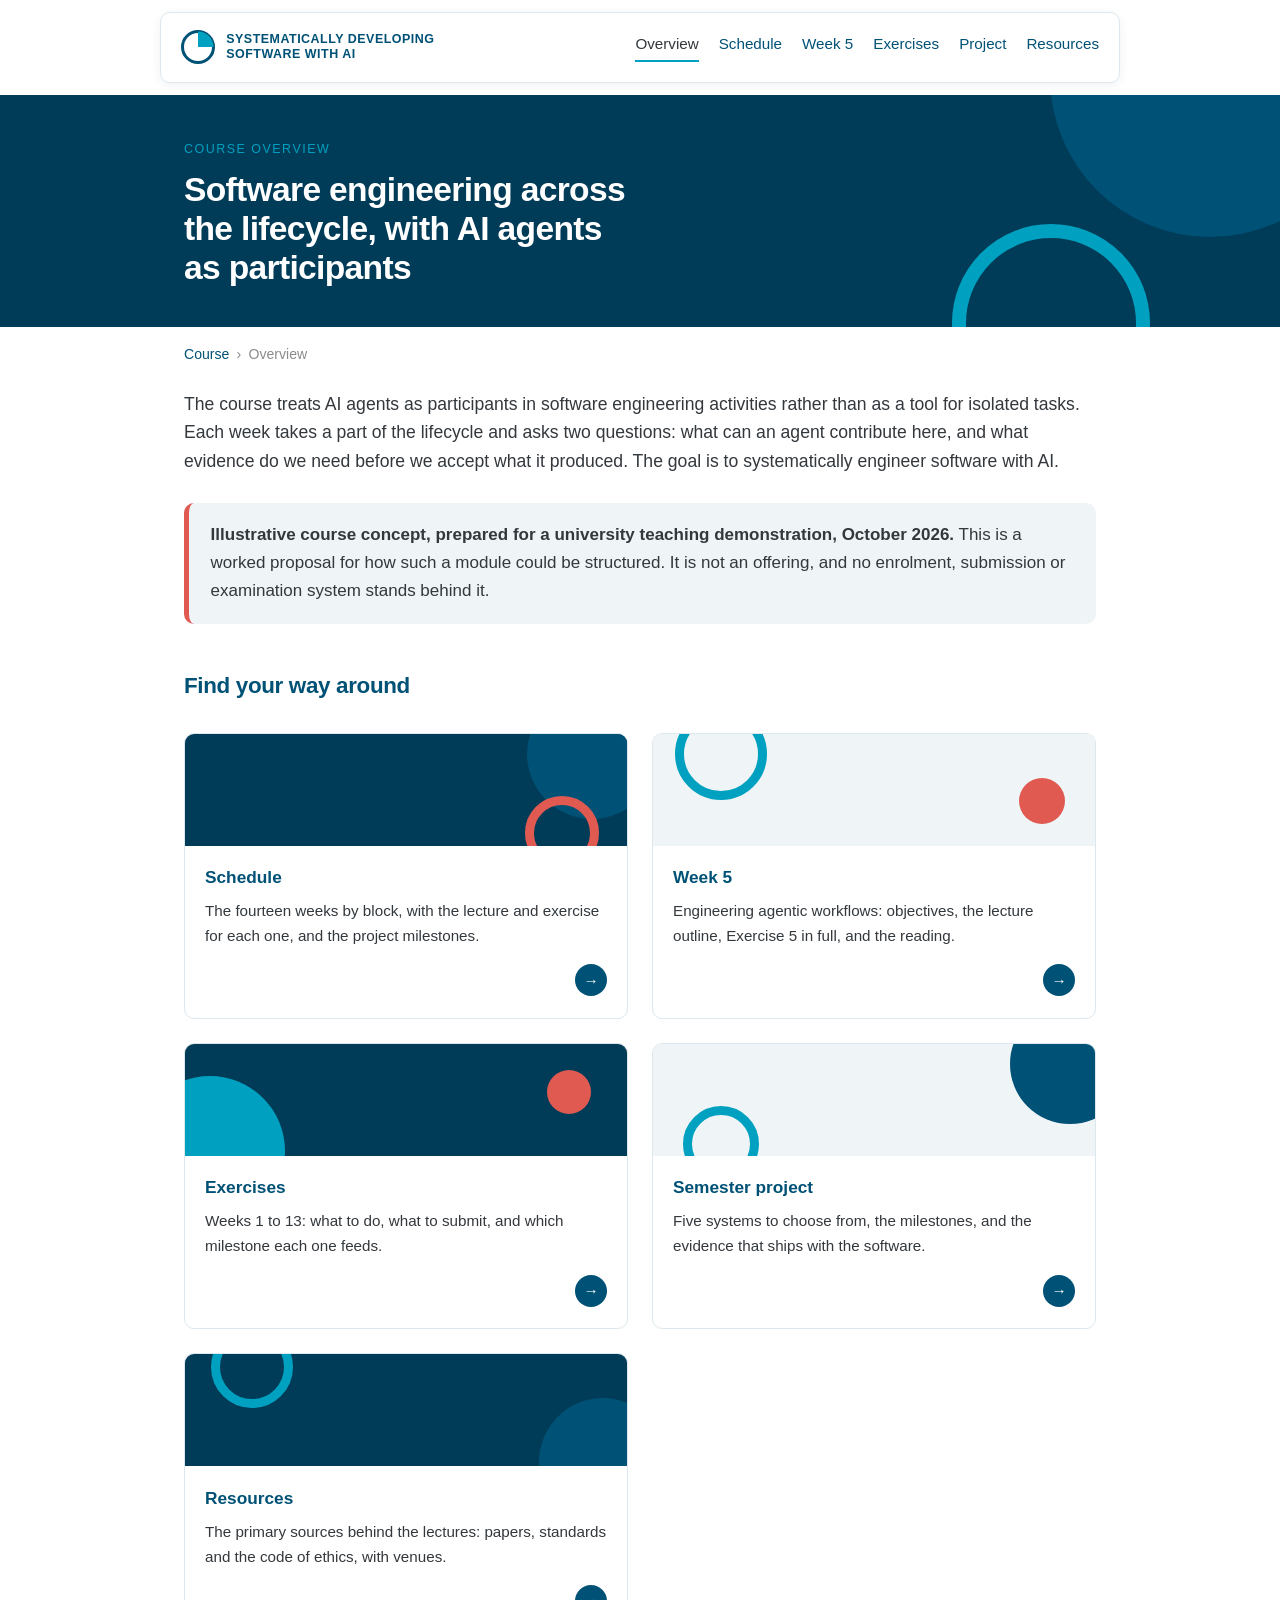
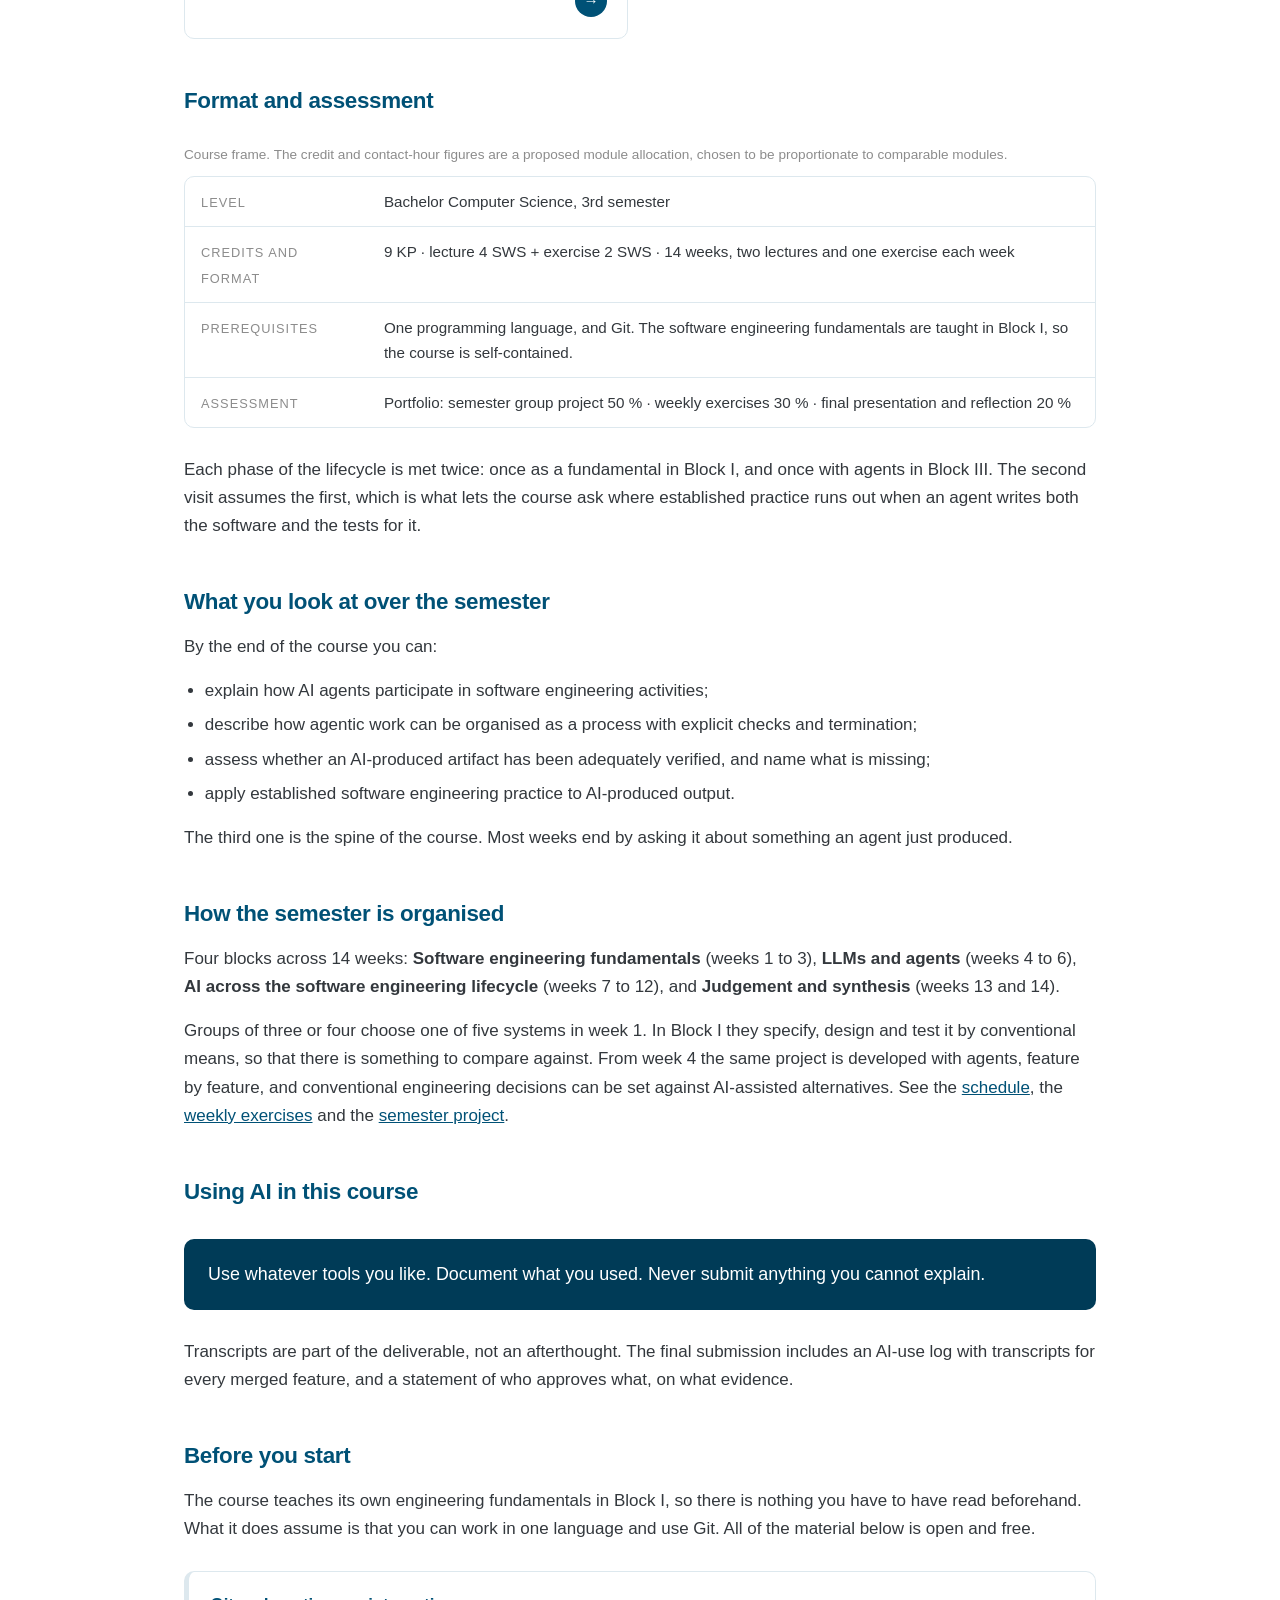
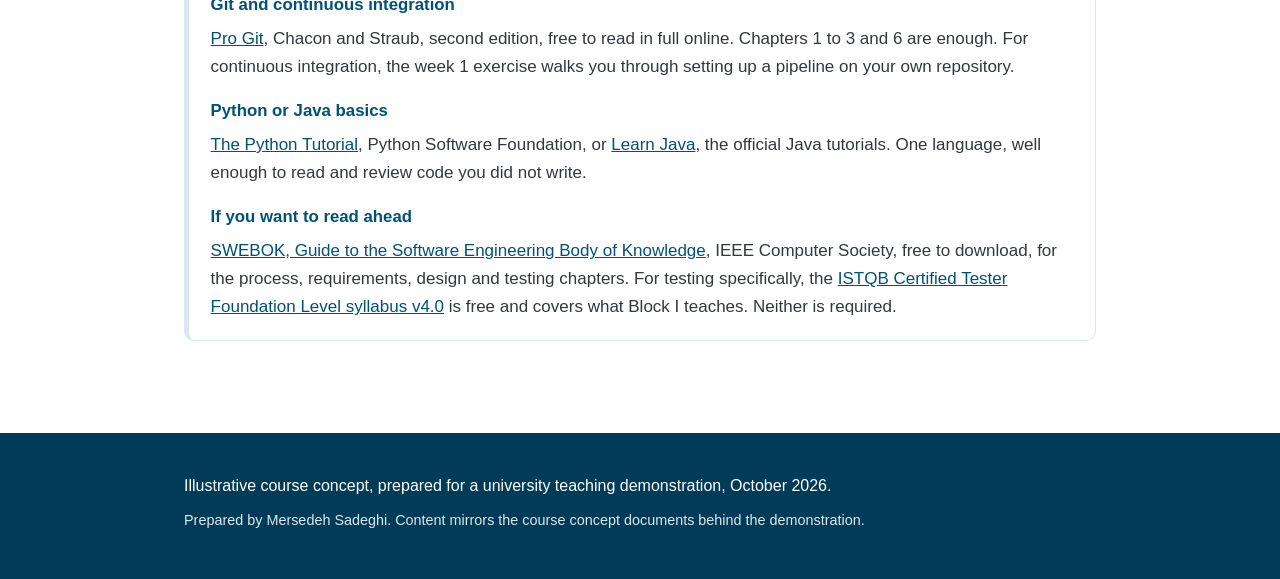
==== commit fd5b6835: "new course plan" ====
--- a/index.html
+++ b/index.html
@@ -4,13 +4,8 @@
 <meta charset="utf-8">
 <meta name="viewport" content="width=device-width, initial-scale=1">
 <title>Systematically Developing Software with AI</title>
-<meta name="description" content="Illustrative course concept: Systematically Developing Software with AI. Bachelor Computer Science, 3rd semester, 14 weeks, two lectures per week.">
+<meta name="description" content="Illustrative course concept: Systematically Developing Software with AI. Bachelor Computer Science, 3rd semester, 14 weeks.">
 <link rel="stylesheet" href="style.css">
-<style>
-.fig-seai{margin:1.5rem 0 1rem;padding:1rem 1rem .5rem;background:#EFF4F7;border-radius:6px}
-.fig-seai svg{display:block;width:100%;height:auto;max-width:720px;margin:0 auto}
-.fig-seai figcaption{font-size:.85rem;color:#8C8C8C;margin-top:.6rem;line-height:1.4}
-</style>
 </head>
 <body>
 
@@ -24,8 +19,10 @@
       <ul>
         <li><a href="index.html" aria-current="page">Overview</a></li>
         <li><a href="schedule.html">Schedule</a></li>
+        <li><a href="week5.html">Week 5</a></li>
         <li><a href="exercises.html">Exercises</a></li>
         <li><a href="project.html">Project</a></li>
+        <li><a href="resources.html">Resources</a></li>
       </ul>
     </nav>
   </div>
@@ -34,7 +31,7 @@
 <div class="hero">
   <div class="wrap hero-inner">
     <span class="eyebrow">Course overview</span>
-    <h1>How software engineering changes when AI takes part in it</h1>
+    <h1>Software engineering across the lifecycle, with AI agents as participants</h1>
   </div>
 </div>
 
@@ -45,49 +42,7 @@
 <main>
 <div class="wrap">
 
-
-  <p class="lede">Generative AI, large language models and AI agents now take part in every activity of the software lifecycle, from eliciting requirements to writing, testing, reviewing and maintaining code. This course asks what that does to software engineering: which methods and tools are new, which established practices still carry the weight, and how an engineer stays accountable for software that AI helped produce. Students learn the fundamentals of software engineering first, then how modern AI tools work, then how to apply both together across the lifecycle. The goal is to systematically engineer software with AI.</p>
-
-
-  <figure class="fig-seai">
-    <svg viewBox="0 0 720 230" role="img" aria-labelledby="seai-title" xmlns="http://www.w3.org/2000/svg">
-      <title id="seai-title">Three kinds of collaboration in software engineering with AI: human with human, human with agent, agent with agent</title>
-      <defs>
-        <g id="human">
-          <circle cx="0" cy="-22" r="12" fill="#005176"/>
-          <path d="M-22 22 Q-22 -2 0 -2 Q22 -2 22 22 Z" fill="#005176"/>
-        </g>
-        <g id="agent">
-          <rect x="-20" y="-24" width="40" height="30" rx="6" fill="#00A1C0"/>
-          <circle cx="-8" cy="-10" r="4" fill="#fff"/><circle cx="8" cy="-10" r="4" fill="#fff"/>
-          <rect x="-14" y="8" width="28" height="14" rx="4" fill="#00A1C0"/>
-          <line x1="0" y1="-24" x2="0" y2="-32" stroke="#00A1C0" stroke-width="3"/><circle cx="0" cy="-34" r="3" fill="#00A1C0"/>
-        </g>
-        <marker id="ah" viewBox="0 0 10 10" refX="9" refY="5" markerWidth="7" markerHeight="7" orient="auto-start-reverse">
-          <path d="M0 0 L10 5 L0 10 Z" fill="#33383D"/>
-        </marker>
-      </defs>
-      <g font-family="Arial, Helvetica, sans-serif" font-size="15" fill="#33383D">
-        <! H-H >
-        <use href="#human" x="70" y="80"/><use href="#human" x="190" y="80"/>
-        <line x1="100" y1="80" x2="160" y2="80" stroke="#33383D" stroke-width="2.5" marker-start="url(#ah)" marker-end="url(#ah)"/>
-        <text x="130" y="140" text-anchor="middle" font-weight="bold" fill="#005176">Human and human</text>
-        <text x="130" y="162" text-anchor="middle" fill="#8C8C8C">teams, review, hand-over</text>
-        <! H-A >
-        <use href="#human" x="310" y="80"/><use href="#agent" x="430" y="80"/>
-        <line x1="340" y1="80" x2="402" y2="80" stroke="#33383D" stroke-width="2.5" marker-start="url(#ah)" marker-end="url(#ah)"/>
-        <text x="370" y="140" text-anchor="middle" font-weight="bold" fill="#005176">Human and agent</text>
-        <text x="370" y="162" text-anchor="middle" fill="#8C8C8C">delegation, oversight, acceptance</text>
-        <! A-A >
-        <use href="#agent" x="550" y="80"/><use href="#agent" x="670" y="80"/>
-        <line x1="578" y1="80" x2="642" y2="80" stroke="#33383D" stroke-width="2.5" marker-start="url(#ah)" marker-end="url(#ah)"/>
-        <text x="610" y="140" text-anchor="middle" font-weight="bold" fill="#005176">Agent and agent</text>
-        <text x="610" y="162" text-anchor="middle" fill="#8C8C8C">workflows, coordination, checks</text>
-        <text x="360" y="212" text-anchor="middle" font-size="17" font-weight="bold" fill="#33383D">How do we engineer software when humans and AI agents work together?</text>
-      </g>
-    </svg>
-    <figcaption>Adapted from the "symbiotic workforce" vision in David Lo, <a href="https://doi.org/10.1109/ICSE-FoSE59343.2023.00010">Trustworthy and Synergistic Artificial Intelligence for Software Engineering: Vision and Roadmaps</a>, ICSE-FoSE 2023. Redrawn; the three relationships are his, the wording under them is ours.</figcaption>
-  </figure>
+  <p class="lede">The course treats AI agents as participants in software engineering activities rather than as a tool for isolated tasks. Each week takes a part of the lifecycle and asks two questions: what can an agent contribute here, and what evidence do we need before we accept what it produced. The goal is to systematically engineer software with AI.</p>
 
   <div class="box box-flag">
     <p><strong>Illustrative course concept, prepared for a university teaching demonstration, October 2026.</strong> This is a worked proposal for how such a module could be structured. It is not an offering, and no enrolment, submission or examination system stands behind it.</p>
@@ -100,7 +55,15 @@
       <div class="card-panel"></div>
       <div class="card-body">
         <h3>Schedule</h3>
-        <p>The fourteen weeks by block, two lectures and one exercise each.</p>
+        <p>The fourteen weeks by block, with the lecture and exercise for each one, and the project milestones.</p>
+        <span class="card-go" aria-hidden="true">&rarr;</span>
+      </div>
+    </a>
+    <a class="card" href="week5.html">
+      <div class="card-panel"></div>
+      <div class="card-body">
+        <h3>Week 5</h3>
+        <p>Engineering agentic workflows: objectives, the lecture outline, Exercise 5 in full, and the reading.</p>
         <span class="card-go" aria-hidden="true">&rarr;</span>
       </div>
     </a>
@@ -108,7 +71,7 @@
       <div class="card-panel"></div>
       <div class="card-body">
         <h3>Exercises</h3>
-        <p>One per week; exercise 5 in full.</p>
+        <p>Weeks 1 to 13: what to do, what to submit, and which milestone each one feeds.</p>
         <span class="card-go" aria-hidden="true">&rarr;</span>
       </div>
     </a>
@@ -116,16 +79,25 @@
       <div class="card-panel"></div>
       <div class="card-body">
         <h3>Semester project</h3>
-        <p>Two systems to choose from, and the deliverable.</p>
+        <p>Five systems to choose from, the milestones, and the evidence that ships with the software.</p>
+        <span class="card-go" aria-hidden="true">&rarr;</span>
+      </div>
+    </a>
+    <a class="card" href="resources.html">
+      <div class="card-panel"></div>
+      <div class="card-body">
+        <h3>Resources</h3>
+        <p>The primary sources behind the lectures: papers, standards and the code of ethics, with venues.</p>
         <span class="card-go" aria-hidden="true">&rarr;</span>
       </div>
     </a>
   </div>
 
-  <h2>Course organisation and assessment</h2>
+  <h2>Format and assessment</h2>
 
-  <table>
-    <caption>Course organisation</caption>
+  <p class="tcap">Course frame. The credit and contact-hour figures are a proposed module allocation, chosen to be proportionate to comparable modules.</p>
+  <div class="table-card">
+    <table>
     <tbody>
       <tr>
         <td data-label="Item"><span class="label">Level</span></td>
@@ -133,61 +105,60 @@
       </tr>
       <tr>
         <td data-label="Item"><span class="label">Credits and format</span></td>
-        <td data-label="Detail">9 KP, 4 SWS lecture + 2 SWS exercise, 14 weeks, two lectures and one exercise per week</td>
+        <td data-label="Detail">9 KP &middot; lecture 4 SWS + exercise 2 SWS &middot; 14 weeks, two lectures and one exercise each week</td>
       </tr>
       <tr>
-        <td data-label="Item"><span class="label">Prerequisite</span></td>
-        <td data-label="Detail">One programming language, and Git. The software engineering fundamentals the course relies on (processes, requirements, design, testing, review) are taught in Block I, weeks 1 to 3.</td>
+        <td data-label="Item"><span class="label">Prerequisites</span></td>
+        <td data-label="Detail">One programming language, and Git. The software engineering fundamentals are taught in Block I, so the course is self-contained.</td>
       </tr>
       <tr>
         <td data-label="Item"><span class="label">Assessment</span></td>
-        <td data-label="Detail">Portfolio: semester project 50&nbsp;%, weekly exercises 30&nbsp;%, final presentation and reflection 20&nbsp;%</td>
+        <td data-label="Detail">Portfolio: semester group project 50&nbsp;% &middot; weekly exercises 30&nbsp;% &middot; final presentation and reflection 20&nbsp;%</td>
       </tr>
     </tbody>
   </table>
+  </div>
 
-  <p>Four blocks across 14 weeks, two lectures per week: <strong>Software engineering fundamentals</strong> (weeks 1 to 3), <strong>LLMs and agents</strong> (weeks 4 to 6), <strong>AI across the software engineering lifecycle</strong> (weeks 7 to 12), and <strong>Judgement and synthesis</strong> (weeks 13 and 14). The first block establishes the engineering foundation of the project without AI; the second introduces language models, agents and agentic workflows; the third walks the lifecycle phase by phase with agents as participants; the fourth asks what the engineer is accountable for. See the <a href="schedule.html">schedule</a>, the <a href="exercises.html">weekly exercises</a> and the <a href="project.html">semester project</a>.</p>
+  <p>Each phase of the lifecycle is met twice: once as a fundamental in Block I, and once with agents in Block III. The second visit assumes the first, which is what lets the course ask where established practice runs out when an agent writes both the software and the tests for it.</p>
 
-  <p>Teams of three or four choose one of two systems in week 1 and develop it throughout the semester: conventionally in Block I, with AI agents from week 4. The deliverable is a working system and documented engineering evidence.</p>
+  <h2>What you look at over the semester</h2>
 
-  <h2>Learning objectives</h2>
-
-  <p>By the end of the course, students can:</p>
+  <p>By the end of the course you can:</p>
 
   <ul>
-    <li>explain the fundamentals of software engineering: processes, requirements, design, testing, review and maintenance, and why each of these activities exists;</li>
-    <li>explain how generative AI, large language models and AI agents work, what they can and cannot do reliably, and how they are used in software development today;</li>
-    <li>describe how AI changes software engineering methods and tools across the lifecycle, and select suitable AI-assisted workflows, agent frameworks and tools for a given engineering task;</li>
-    <li>evaluate AI-produced artifacts against appropriate criteria and credible evidence, and name what is missing before accepting them;</li>
-    <li>work responsibly with AI: document its use, judge the quality and security risks, and take accountability for software developed with it.</li>
+    <li>explain how AI agents participate in software engineering activities;</li>
+    <li>describe how agentic work can be organised as a process with explicit checks and termination;</li>
+    <li>assess whether an AI-produced artifact has been adequately verified, and name what is missing;</li>
+    <li>apply established software engineering practice to AI-produced output.</li>
   </ul>
 
-  <p>The fourth objective runs through the whole course. Most weeks end by asking it about something an AI tool just produced.</p>
+  <p>The third one is the spine of the course. Most weeks end by asking it about something an agent just produced.</p>
 
-  <h2>Why this course</h2>
+  <h2>How the semester is organised</h2>
 
-  <p>Research on generative AI in software engineering has grown quickly and unevenly. A recent research agenda (<a href="https://doi.org/10.1002/spe.70005">Nguyen-Duc et al., Software: Practice and Experience, 2025</a>) finds that generative AI can support partial automation and decision-making in all software development activities, while research so far concentrates on implementation, quality assurance and maintenance, and names dependability, accuracy and transparency as the common concerns. Surveys from industry and academia (<a href="https://doi.org/10.1109/ICSE-FoSE59343.2023.00008">Fan et al., ICSE-FoSE 2023</a>) argue that the open problem is not generating code but reliably weeding out incorrect results, and that the way forward combines established software engineering techniques with language models. Vision papers for the field (<a href="https://doi.org/10.1109/ICSE-FoSE59343.2023.00010">Lo, ICSE-FoSE 2023</a>) frame the goal as AI for software engineering that is trustworthy enough to delegate to and synergistic with the engineer rather than a replacement. This course is built on that view: engineering fundamentals first, AI tools second, and the two together across the lifecycle.</p>
+  <p>Four blocks across 14 weeks: <strong>Software engineering fundamentals</strong> (weeks 1 to 3), <strong>LLMs and agents</strong> (weeks 4 to 6), <strong>AI across the software engineering lifecycle</strong> (weeks 7 to 12), and <strong>Judgement and synthesis</strong> (weeks 13 and 14).</p>
 
-  <h2>Materials</h2>
+  <p>Groups of three or four choose one of five systems in week 1. In Block I they specify, design and test it by conventional means, so that there is something to compare against. From week 4 the same project is developed with agents, feature by feature, and conventional engineering decisions can be set against AI-assisted alternatives. See the <a href="schedule.html">schedule</a>, the <a href="exercises.html">weekly exercises</a> and the <a href="project.html">semester project</a>.</p>
 
-  <p>This website holds the schedule, the exercises, the project description and the resources. Announcements, submissions and discussion run through the university's learning platform.</p>
+  <h2>Using AI in this course</h2>
 
-  <h2>Refresh your knowledge</h2>
+  <p class="policy">Use whatever tools you like. Document what you used. Never submit anything you cannot explain.</p>
 
-  <p>Block I teaches the fundamentals in class. If you want to read ahead, or come back to a topic later, the material below is open and free to read.</p>
+  <p>Transcripts are part of the deliverable, not an afterthought. The final submission includes an AI-use log with transcripts for every merged feature, and a statement of who approves what, on what evidence.</p>
+
+  <h2>Before you start</h2>
+
+  <p>The course teaches its own engineering fundamentals in Block I, so there is nothing you have to have read beforehand. What it does assume is that you can work in one language and use Git. All of the material below is open and free.</p>
 
   <div class="box box-quiet">
-    <h3>The software lifecycle and process models</h3>
-    <p><a href="https://www.computer.org/education/bodies-of-knowledge/software-engineering">SWEBOK, Guide to the Software Engineering Body of Knowledge</a>, IEEE Computer Society. Free to download. The chapters on software engineering process, requirements, design and testing are the ones to skim.</p>
-
-    <h3>Testing fundamentals</h3>
-    <p><a href="https://www.istqb.org/certifications/certified-tester-foundation-level/">ISTQB Certified Tester Foundation Level, syllabus v4.0</a>, free download. Chapters 1 and 4 cover the testing principles, test levels, and black-box and white-box techniques the lecture relies on.</p>
-
     <h3>Git and continuous integration</h3>
     <p><a href="https://git-scm.com/book/en/v2">Pro Git</a>, Chacon and Straub, second edition, free to read in full online. Chapters 1 to 3 and 6 are enough. For continuous integration, the week 1 exercise walks you through setting up a pipeline on your own repository.</p>
 
     <h3>Python or Java basics</h3>
     <p><a href="https://docs.python.org/3/tutorial/">The Python Tutorial</a>, Python Software Foundation, or <a href="https://dev.java/learn/">Learn Java</a>, the official Java tutorials. One language, well enough to read and review code you did not write.</p>
+
+    <h3>If you want to read ahead</h3>
+    <p><a href="https://www.computer.org/education/bodies-of-knowledge/software-engineering">SWEBOK, Guide to the Software Engineering Body of Knowledge</a>, IEEE Computer Society, free to download, for the process, requirements, design and testing chapters. For testing specifically, the <a href="https://www.istqb.org/certifications/certified-tester-foundation-level/">ISTQB Certified Tester Foundation Level syllabus v4.0</a> is free and covers what Block I teaches. Neither is required.</p>
   </div>
 
 </div>
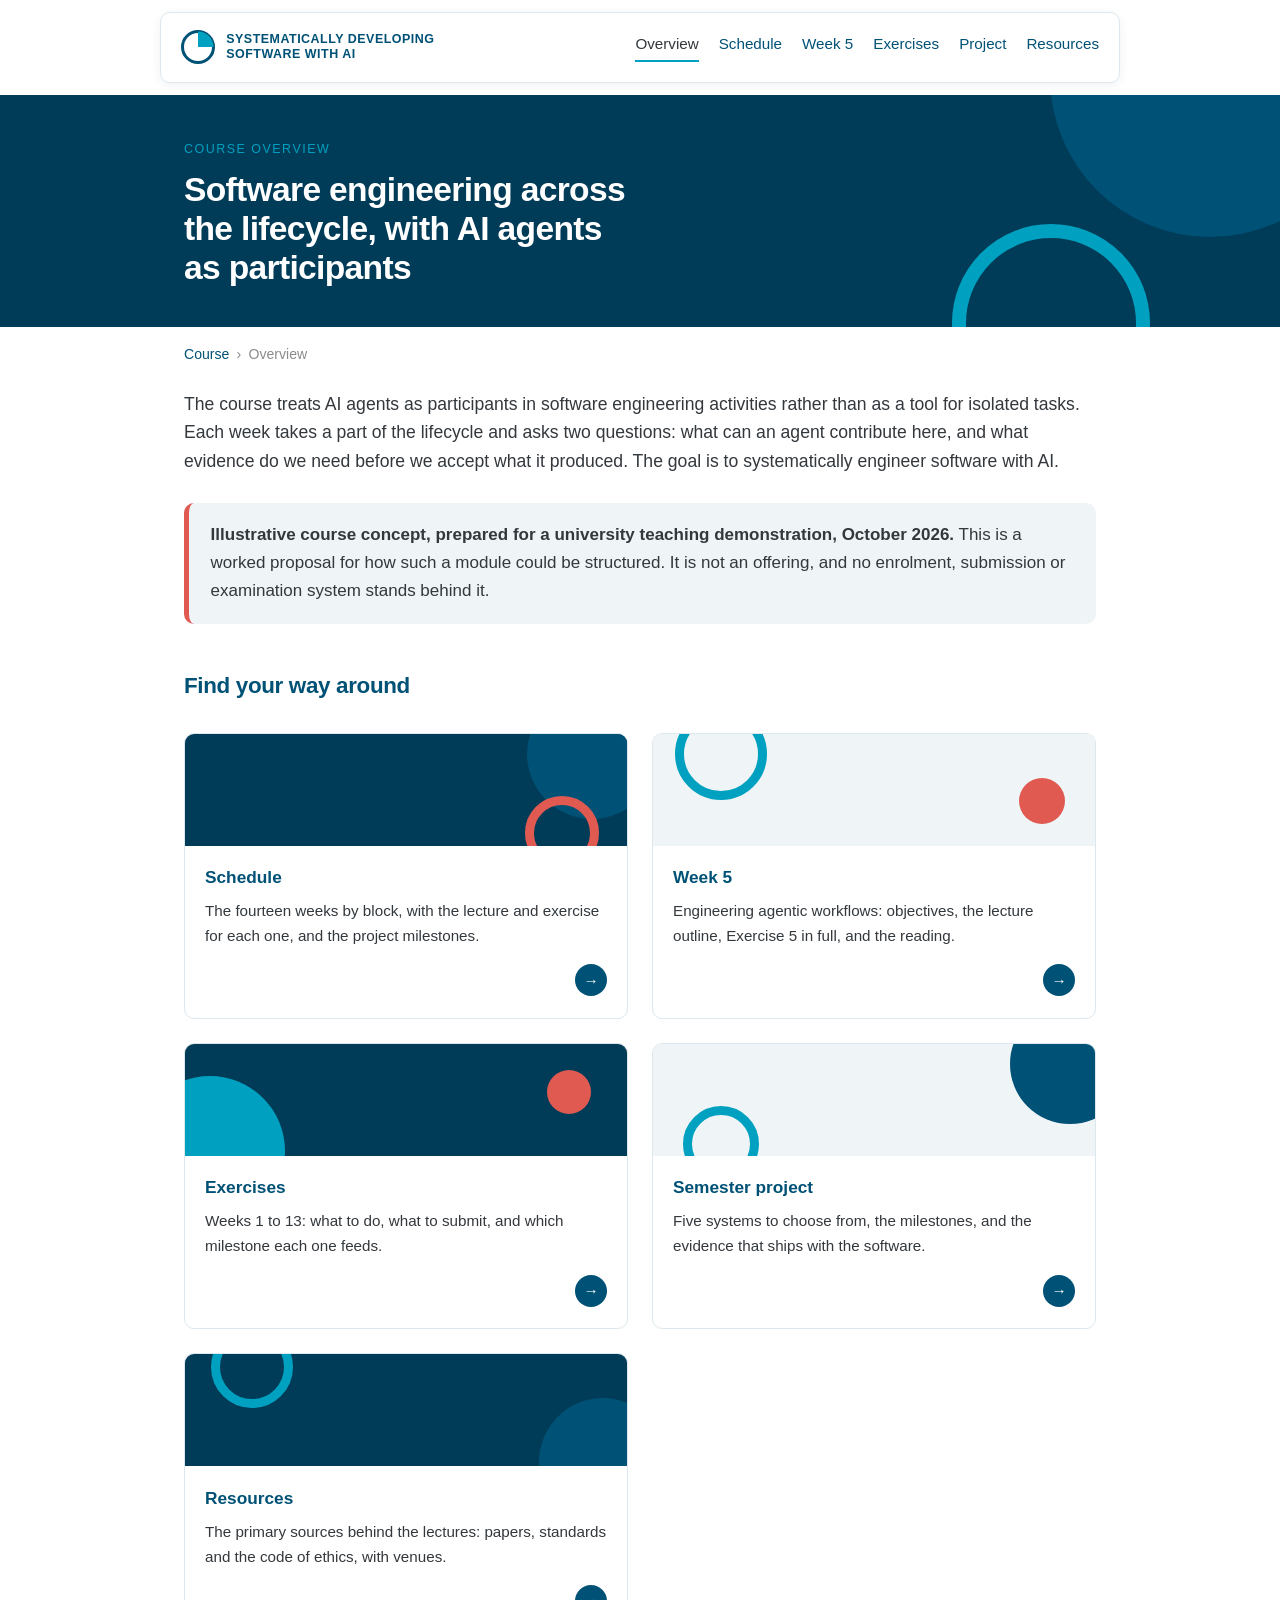
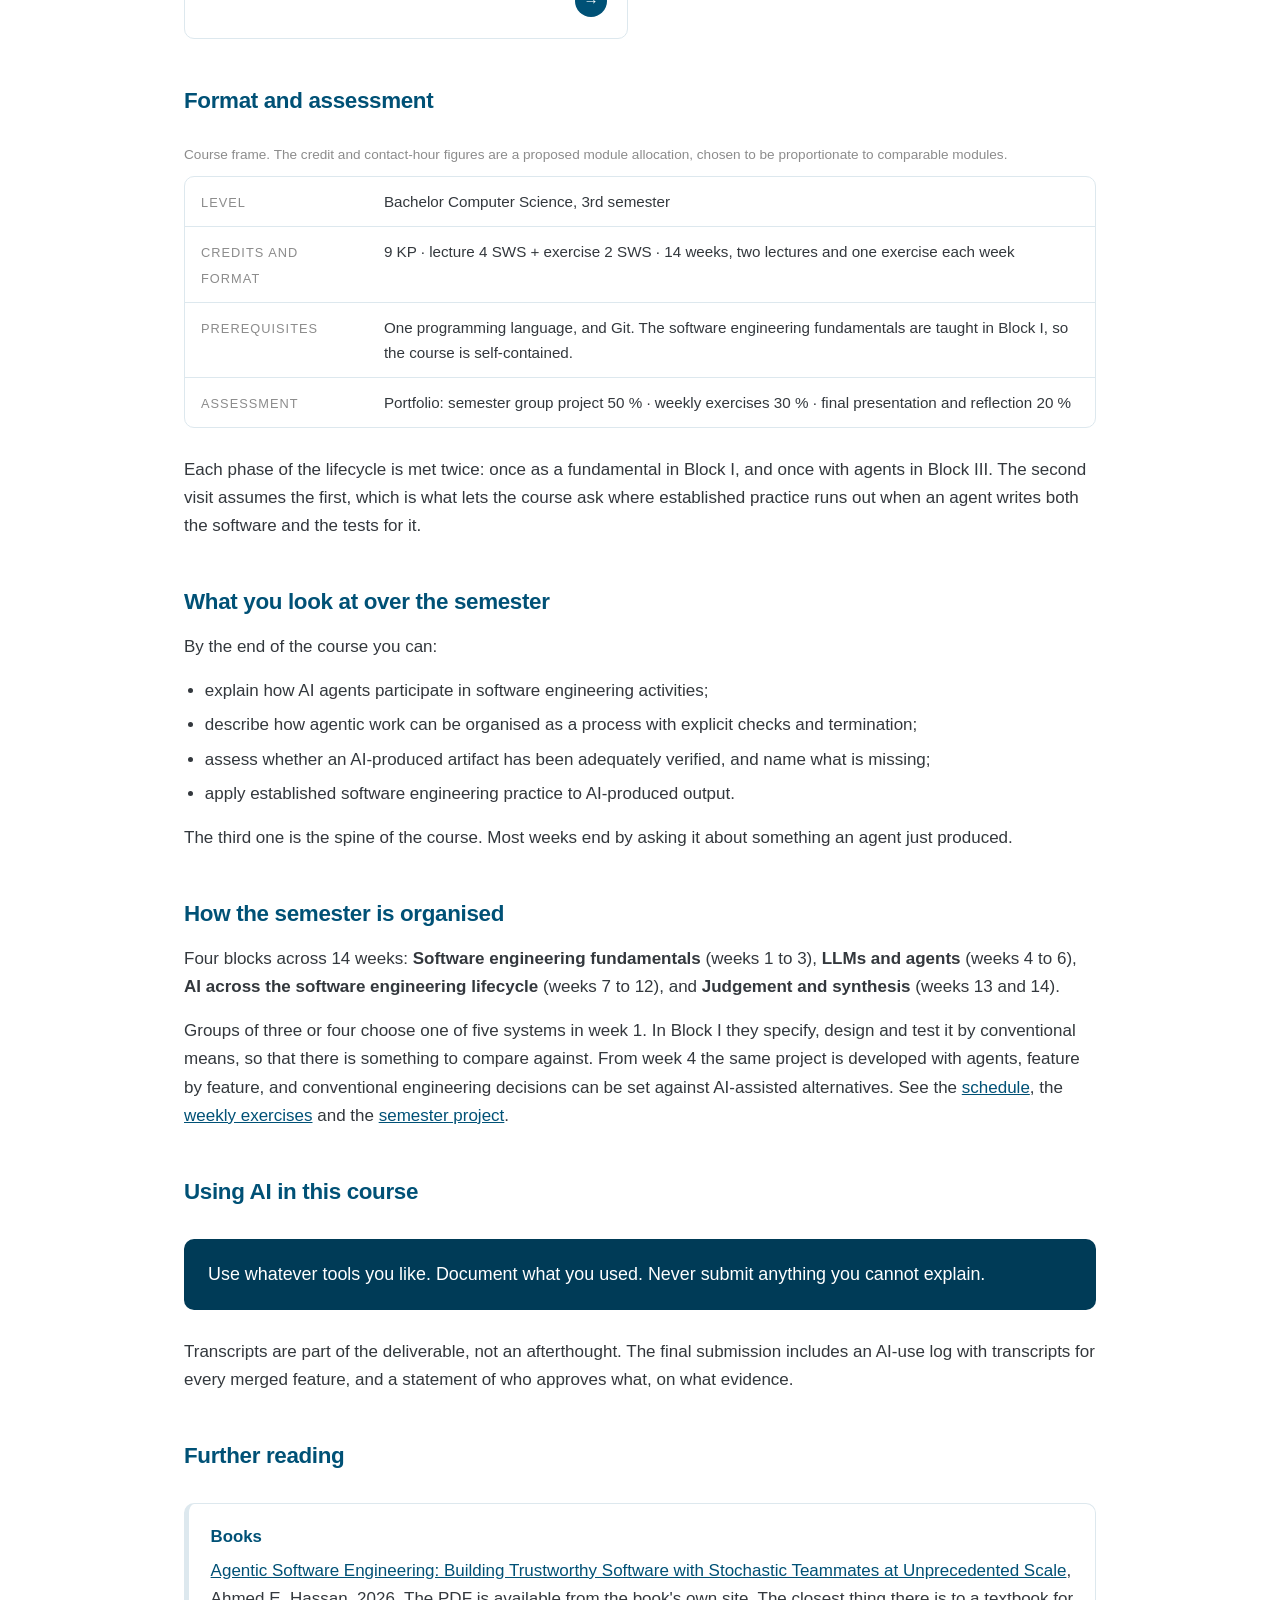
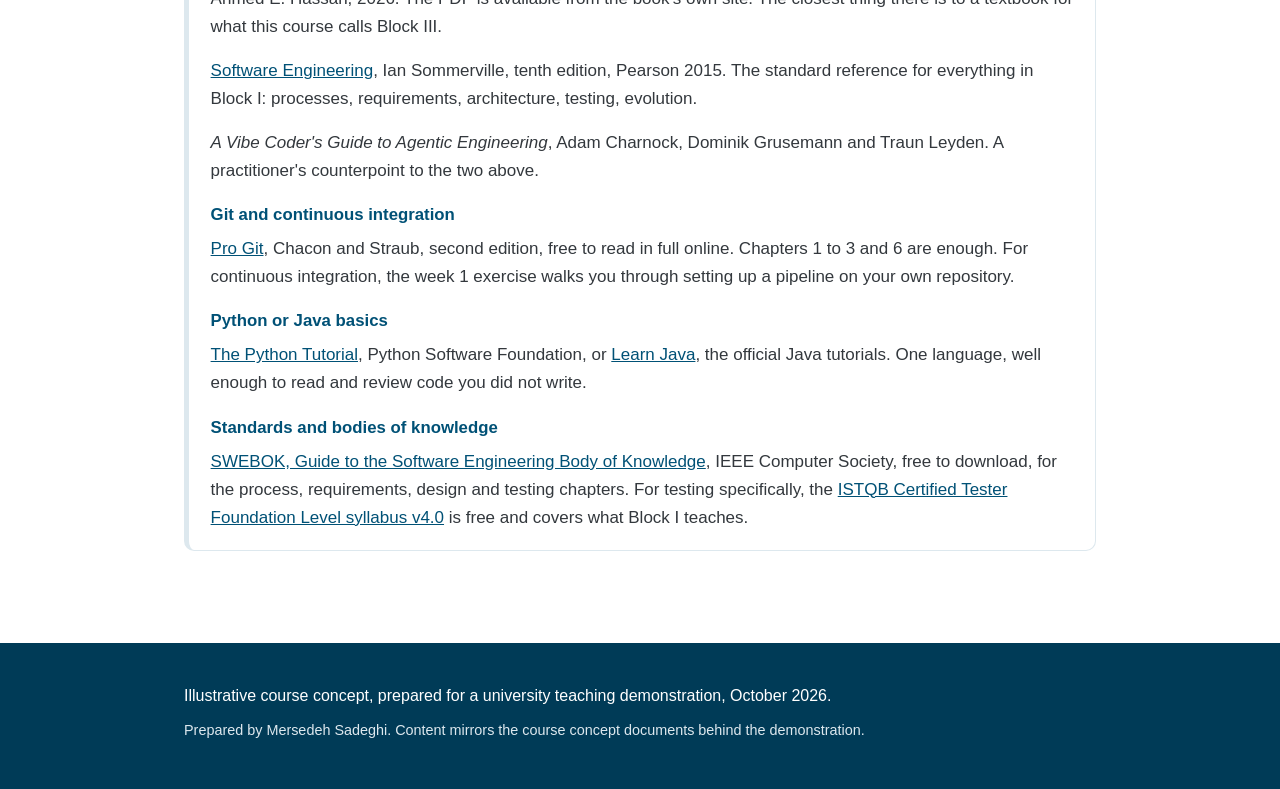
==== commit 190b1c0b: "Update index.html" ====
--- a/index.html
+++ b/index.html
@@ -146,19 +146,24 @@
 
   <p>Transcripts are part of the deliverable, not an afterthought. The final submission includes an AI-use log with transcripts for every merged feature, and a statement of who approves what, on what evidence.</p>
 
-  <h2>Before you start</h2>
-
-  <p>The course teaches its own engineering fundamentals in Block I, so there is nothing you have to have read beforehand. What it does assume is that you can work in one language and use Git. All of the material below is open and free.</p>
+  <h2>Further reading</h2>
 
   <div class="box box-quiet">
+    <h3>Books</h3>
+    <p><a href="https://agenticse-book.github.io/">Agentic Software Engineering: Building Trustworthy Software with Stochastic Teammates at Unprecedented Scale</a>, Ahmed E. Hassan, 2026. The PDF is available from the book's own site. The closest thing there is to a textbook for what this course calls Block III.</p>
+
+    <p><a href="https://www.pearson.com/en-us/subject-catalog/p/software-engineering/P200000003258/9780137503148">Software Engineering</a>, Ian Sommerville, tenth edition, Pearson 2015. The standard reference for everything in Block I: processes, requirements, architecture, testing, evolution.</p>
+
+    <p><em>A Vibe Coder's Guide to Agentic Engineering</em>, Adam Charnock, Dominik Grusemann and Traun Leyden. A practitioner's counterpoint to the two above.</p>
+
     <h3>Git and continuous integration</h3>
     <p><a href="https://git-scm.com/book/en/v2">Pro Git</a>, Chacon and Straub, second edition, free to read in full online. Chapters 1 to 3 and 6 are enough. For continuous integration, the week 1 exercise walks you through setting up a pipeline on your own repository.</p>
 
     <h3>Python or Java basics</h3>
     <p><a href="https://docs.python.org/3/tutorial/">The Python Tutorial</a>, Python Software Foundation, or <a href="https://dev.java/learn/">Learn Java</a>, the official Java tutorials. One language, well enough to read and review code you did not write.</p>
 
-    <h3>If you want to read ahead</h3>
-    <p><a href="https://www.computer.org/education/bodies-of-knowledge/software-engineering">SWEBOK, Guide to the Software Engineering Body of Knowledge</a>, IEEE Computer Society, free to download, for the process, requirements, design and testing chapters. For testing specifically, the <a href="https://www.istqb.org/certifications/certified-tester-foundation-level/">ISTQB Certified Tester Foundation Level syllabus v4.0</a> is free and covers what Block I teaches. Neither is required.</p>
+    <h3>Standards and bodies of knowledge</h3>
+    <p><a href="https://www.computer.org/education/bodies-of-knowledge/software-engineering">SWEBOK, Guide to the Software Engineering Body of Knowledge</a>, IEEE Computer Society, free to download, for the process, requirements, design and testing chapters. For testing specifically, the <a href="https://www.istqb.org/certifications/certified-tester-foundation-level/">ISTQB Certified Tester Foundation Level syllabus v4.0</a> is free and covers what Block I teaches.</p>
   </div>
 
 </div>
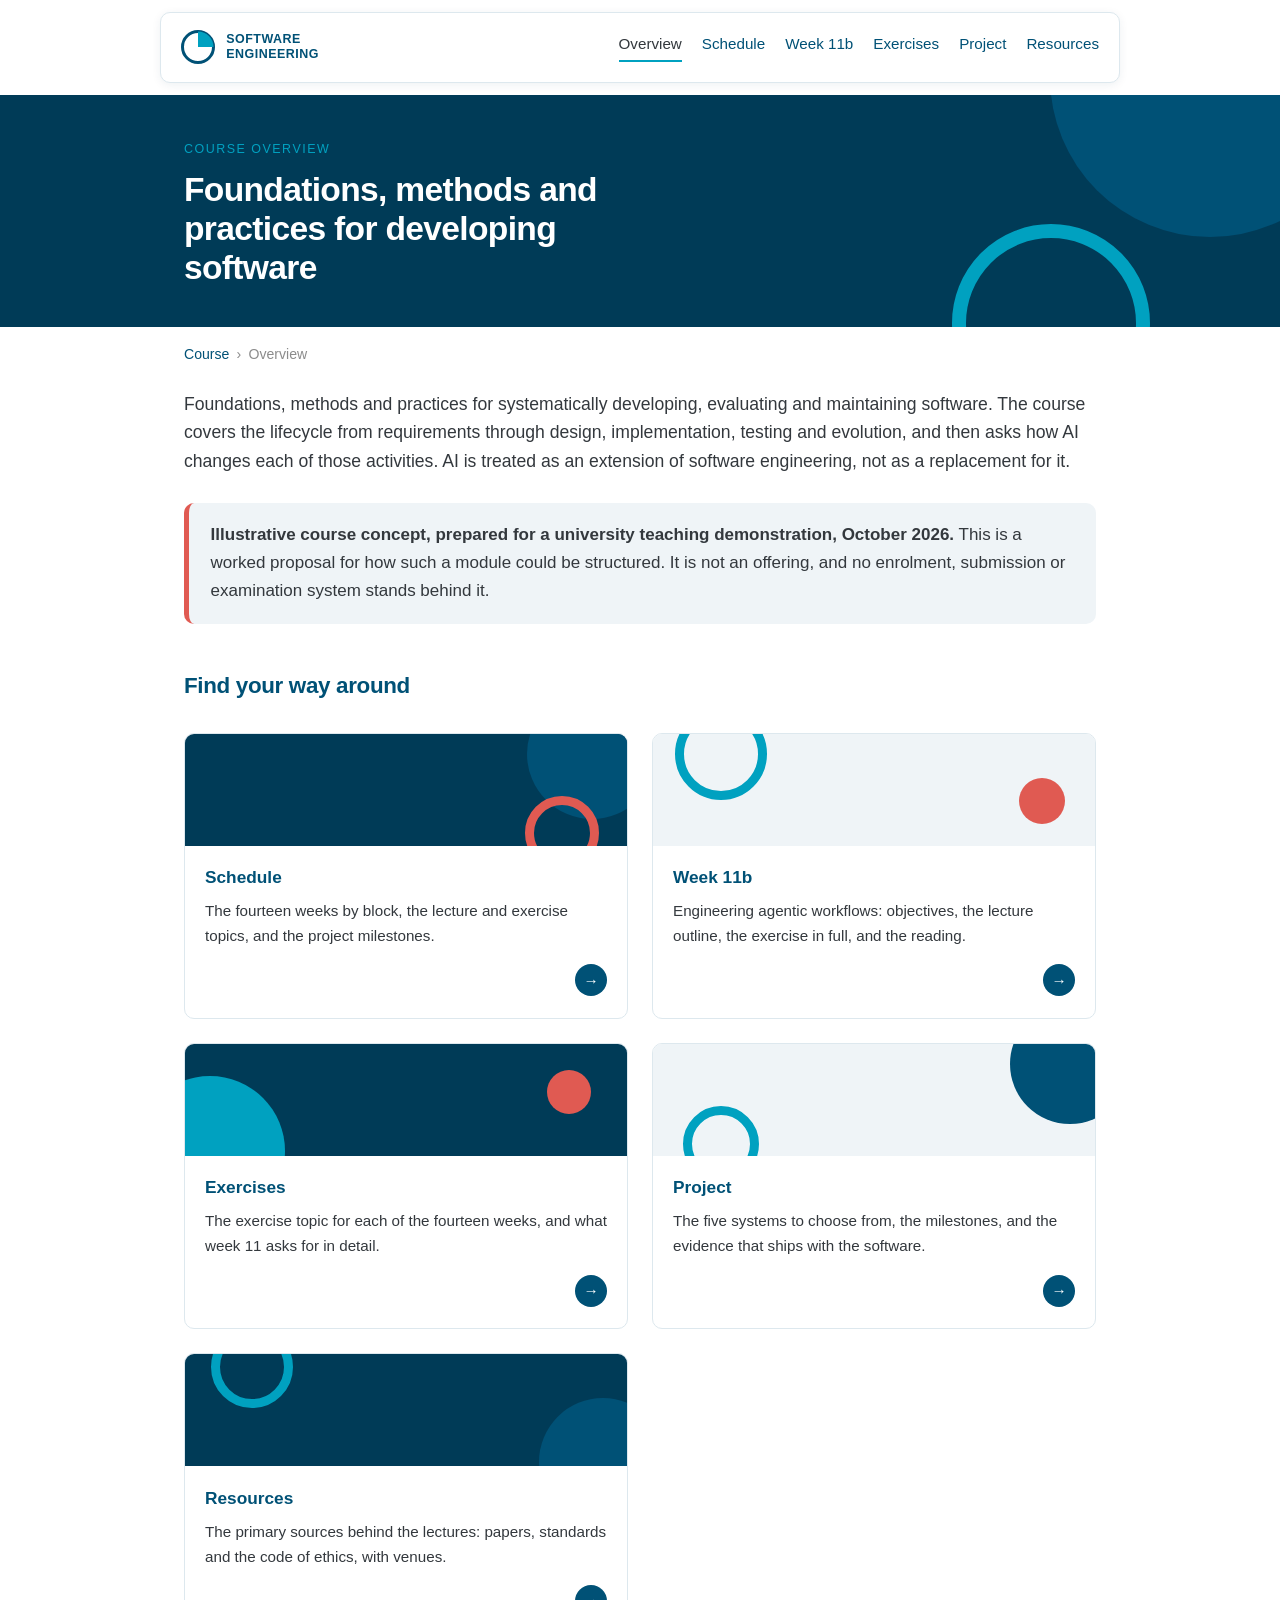
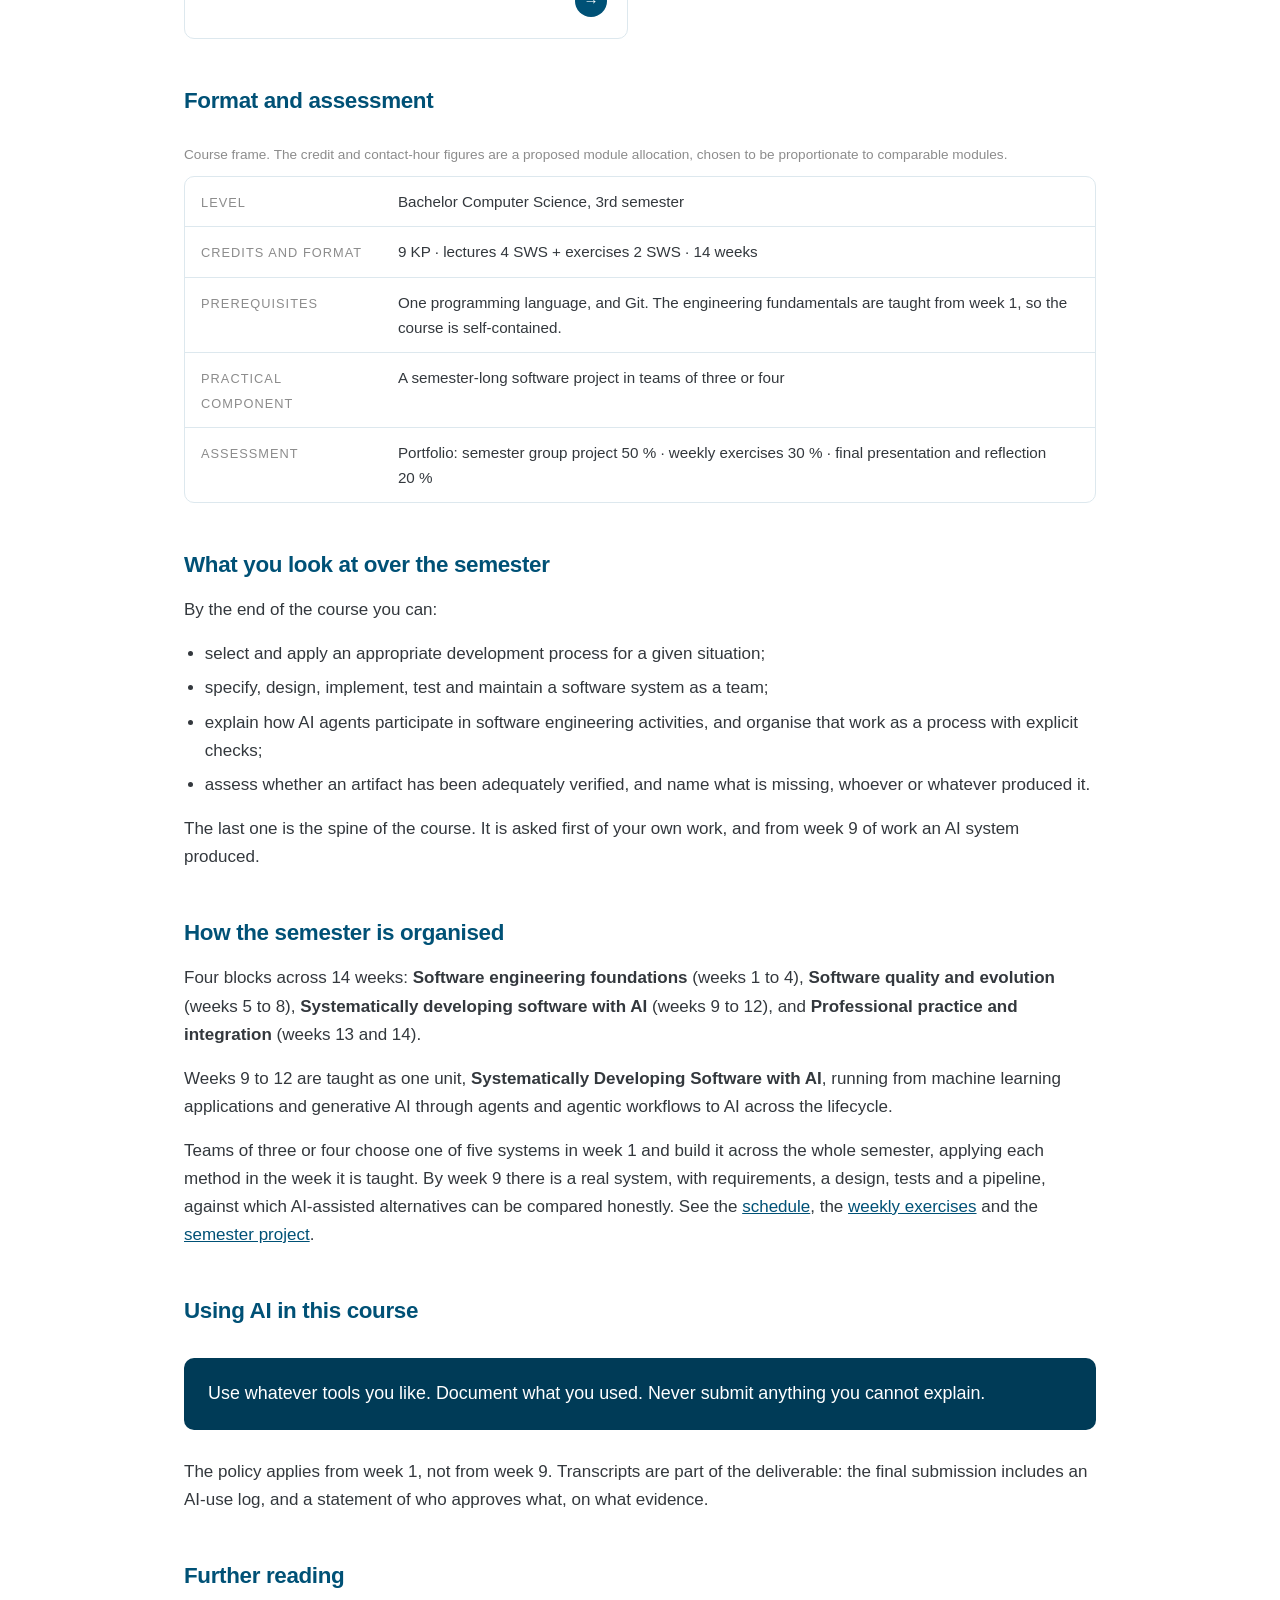
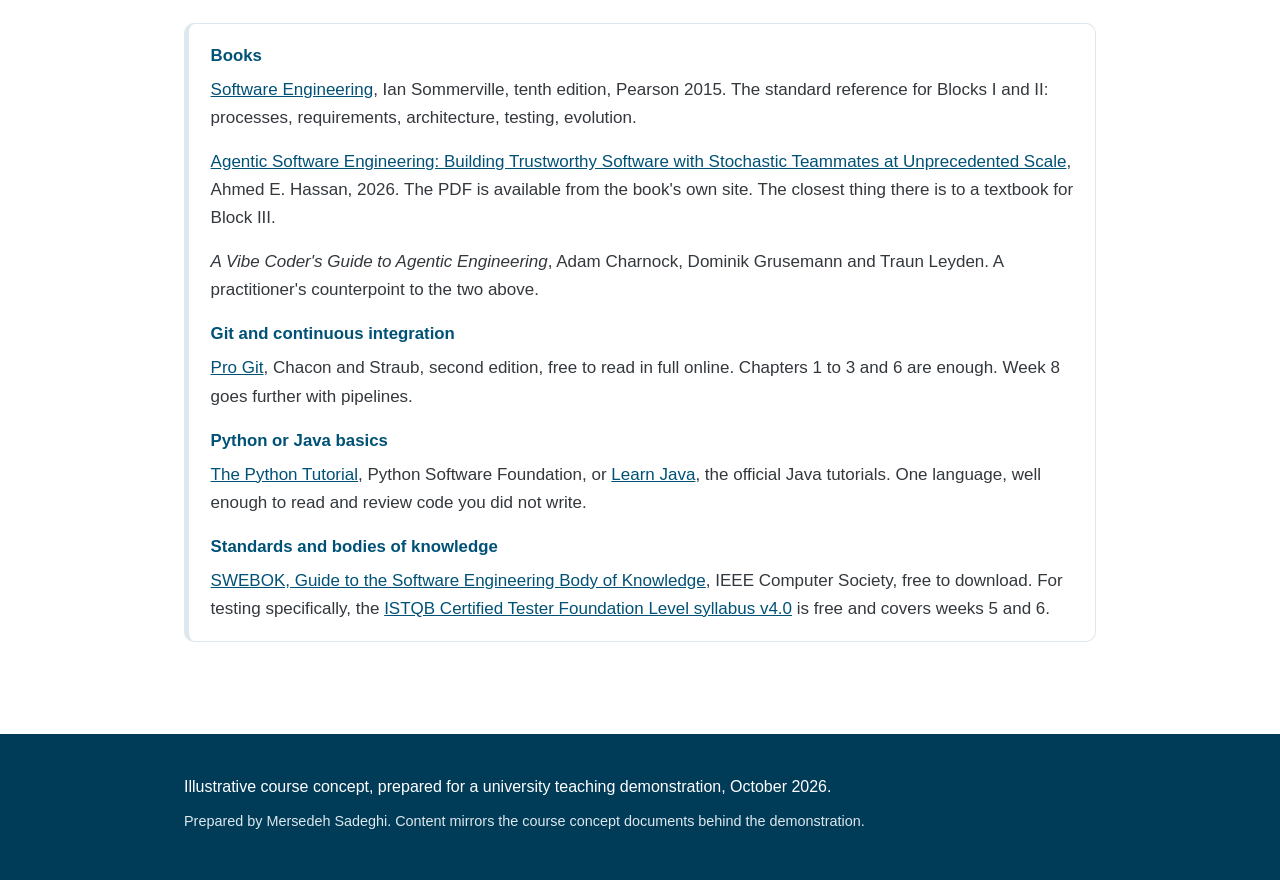
==== commit d33127d3: "update" ====
--- a/index.html
+++ b/index.html
@@ -3,8 +3,8 @@
 <head>
 <meta charset="utf-8">
 <meta name="viewport" content="width=device-width, initial-scale=1">
-<title>Systematically Developing Software with AI</title>
-<meta name="description" content="Illustrative course concept: Systematically Developing Software with AI. Bachelor Computer Science, 3rd semester, 14 weeks.">
+<title>Software Engineering</title>
+<meta name="description" content="Illustrative course concept: Software Engineering. Bachelor Computer Science, 3rd semester, 14 weeks.">
 <link rel="stylesheet" href="style.css">
 </head>
 <body>
@@ -13,13 +13,13 @@
   <div class="head-card">
     <a class="brand" href="index.html">
       <svg class="brand-mark" viewBox="0 0 34 34" aria-hidden="true" focusable="false"><circle cx="17" cy="17" r="15.5" fill="none" stroke="#005176" stroke-width="3"/><path d="M17 1.5a15.5 15.5 0 0 1 15.5 15.5H17Z" fill="#00A1C0"/></svg>
-      <span class="brand-text">Systematically Developing<br>Software with AI</span>
+      <span class="brand-text">Software<br>Engineering</span>
     </a>
     <nav class="site-nav" aria-label="Main">
       <ul>
         <li><a href="index.html" aria-current="page">Overview</a></li>
         <li><a href="schedule.html">Schedule</a></li>
-        <li><a href="week5.html">Week 5</a></li>
+        <li><a href="week11.html">Week 11b</a></li>
         <li><a href="exercises.html">Exercises</a></li>
         <li><a href="project.html">Project</a></li>
         <li><a href="resources.html">Resources</a></li>
@@ -31,7 +31,7 @@
 <div class="hero">
   <div class="wrap hero-inner">
     <span class="eyebrow">Course overview</span>
-    <h1>Software engineering across the lifecycle, with AI agents as participants</h1>
+    <h1>Foundations, methods and practices for developing software</h1>
   </div>
 </div>
 
@@ -41,8 +41,7 @@
 
 <main>
 <div class="wrap">
-
-  <p class="lede">The course treats AI agents as participants in software engineering activities rather than as a tool for isolated tasks. Each week takes a part of the lifecycle and asks two questions: what can an agent contribute here, and what evidence do we need before we accept what it produced. The goal is to systematically engineer software with AI.</p>
+  <p class="lede">Foundations, methods and practices for systematically developing, evaluating and maintaining software. The course covers the lifecycle from requirements through design, implementation, testing and evolution, and then asks how AI changes each of those activities. AI is treated as an extension of software engineering, not as a replacement for it.</p>
 
   <div class="box box-flag">
     <p><strong>Illustrative course concept, prepared for a university teaching demonstration, October 2026.</strong> This is a worked proposal for how such a module could be structured. It is not an offering, and no enrolment, submission or examination system stands behind it.</p>
@@ -55,15 +54,15 @@
       <div class="card-panel"></div>
       <div class="card-body">
         <h3>Schedule</h3>
-        <p>The fourteen weeks by block, with the lecture and exercise for each one, and the project milestones.</p>
+        <p>The fourteen weeks by block, the lecture and exercise topics, and the project milestones.</p>
         <span class="card-go" aria-hidden="true">&rarr;</span>
       </div>
     </a>
-    <a class="card" href="week5.html">
+    <a class="card" href="week11.html">
       <div class="card-panel"></div>
       <div class="card-body">
-        <h3>Week 5</h3>
-        <p>Engineering agentic workflows: objectives, the lecture outline, Exercise 5 in full, and the reading.</p>
+        <h3>Week 11b</h3>
+        <p>Engineering agentic workflows: objectives, the lecture outline, the exercise in full, and the reading.</p>
         <span class="card-go" aria-hidden="true">&rarr;</span>
       </div>
     </a>
@@ -71,15 +70,15 @@
       <div class="card-panel"></div>
       <div class="card-body">
         <h3>Exercises</h3>
-        <p>Weeks 1 to 13: what to do, what to submit, and which milestone each one feeds.</p>
+        <p>The exercise topic for each of the fourteen weeks, and what week 11 asks for in detail.</p>
         <span class="card-go" aria-hidden="true">&rarr;</span>
       </div>
     </a>
     <a class="card" href="project.html">
       <div class="card-panel"></div>
       <div class="card-body">
-        <h3>Semester project</h3>
-        <p>Five systems to choose from, the milestones, and the evidence that ships with the software.</p>
+        <h3>Project</h3>
+        <p>The five systems to choose from, the milestones, and the evidence that ships with the software.</p>
         <span class="card-go" aria-hidden="true">&rarr;</span>
       </div>
     </a>
@@ -99,73 +98,61 @@
   <div class="table-card">
     <table>
     <tbody>
-      <tr>
-        <td data-label="Item"><span class="label">Level</span></td>
-        <td data-label="Detail">Bachelor Computer Science, 3rd semester</td>
-      </tr>
-      <tr>
-        <td data-label="Item"><span class="label">Credits and format</span></td>
-        <td data-label="Detail">9 KP &middot; lecture 4 SWS + exercise 2 SWS &middot; 14 weeks, two lectures and one exercise each week</td>
-      </tr>
-      <tr>
-        <td data-label="Item"><span class="label">Prerequisites</span></td>
-        <td data-label="Detail">One programming language, and Git. The software engineering fundamentals are taught in Block I, so the course is self-contained.</td>
-      </tr>
-      <tr>
-        <td data-label="Item"><span class="label">Assessment</span></td>
-        <td data-label="Detail">Portfolio: semester group project 50&nbsp;% &middot; weekly exercises 30&nbsp;% &middot; final presentation and reflection 20&nbsp;%</td>
-      </tr>
+      <tr><td data-label="Item"><span class="label">Level</span></td><td data-label="Detail">Bachelor Computer Science, 3rd semester</td></tr>
+      <tr><td data-label="Item"><span class="label">Credits and format</span></td><td data-label="Detail">9 KP &middot; lectures 4 SWS + exercises 2 SWS &middot; 14 weeks</td></tr>
+      <tr><td data-label="Item"><span class="label">Prerequisites</span></td><td data-label="Detail">One programming language, and Git. The engineering fundamentals are taught from week 1, so the course is self-contained.</td></tr>
+      <tr><td data-label="Item"><span class="label">Practical component</span></td><td data-label="Detail">A semester-long software project in teams of three or four</td></tr>
+      <tr><td data-label="Item"><span class="label">Assessment</span></td><td data-label="Detail">Portfolio: semester group project 50&nbsp;% &middot; weekly exercises 30&nbsp;% &middot; final presentation and reflection 20&nbsp;%</td></tr>
     </tbody>
   </table>
   </div>
-
-  <p>Each phase of the lifecycle is met twice: once as a fundamental in Block I, and once with agents in Block III. The second visit assumes the first, which is what lets the course ask where established practice runs out when an agent writes both the software and the tests for it.</p>
 
   <h2>What you look at over the semester</h2>
 
   <p>By the end of the course you can:</p>
 
   <ul>
-    <li>explain how AI agents participate in software engineering activities;</li>
-    <li>describe how agentic work can be organised as a process with explicit checks and termination;</li>
-    <li>assess whether an AI-produced artifact has been adequately verified, and name what is missing;</li>
-    <li>apply established software engineering practice to AI-produced output.</li>
+    <li>select and apply an appropriate development process for a given situation;</li>
+    <li>specify, design, implement, test and maintain a software system as a team;</li>
+    <li>explain how AI agents participate in software engineering activities, and organise that work as a process with explicit checks;</li>
+    <li>assess whether an artifact has been adequately verified, and name what is missing, whoever or whatever produced it.</li>
   </ul>
 
-  <p>The third one is the spine of the course. Most weeks end by asking it about something an agent just produced.</p>
+  <p>The last one is the spine of the course. It is asked first of your own work, and from week 9 of work an AI system produced.</p>
 
   <h2>How the semester is organised</h2>
 
-  <p>Four blocks across 14 weeks: <strong>Software engineering fundamentals</strong> (weeks 1 to 3), <strong>LLMs and agents</strong> (weeks 4 to 6), <strong>AI across the software engineering lifecycle</strong> (weeks 7 to 12), and <strong>Judgement and synthesis</strong> (weeks 13 and 14).</p>
+  <p>Four blocks across 14 weeks: <strong>Software engineering foundations</strong> (weeks 1 to 4), <strong>Software quality and evolution</strong> (weeks 5 to 8), <strong>Systematically developing software with AI</strong> (weeks 9 to 12), and <strong>Professional practice and integration</strong> (weeks 13 and 14).</p>
 
-  <p>Groups of three or four choose one of five systems in week 1. In Block I they specify, design and test it by conventional means, so that there is something to compare against. From week 4 the same project is developed with agents, feature by feature, and conventional engineering decisions can be set against AI-assisted alternatives. See the <a href="schedule.html">schedule</a>, the <a href="exercises.html">weekly exercises</a> and the <a href="project.html">semester project</a>.</p>
+  <p>Weeks 9 to 12 are taught as one unit, <strong>Systematically Developing Software with AI</strong>, running from machine learning applications and generative AI through agents and agentic workflows to AI across the lifecycle.</p>
+
+  <p>Teams of three or four choose one of five systems in week 1 and build it across the whole semester, applying each method in the week it is taught. By week 9 there is a real system, with requirements, a design, tests and a pipeline, against which AI-assisted alternatives can be compared honestly. See the <a href="schedule.html">schedule</a>, the <a href="exercises.html">weekly exercises</a> and the <a href="project.html">semester project</a>.</p>
 
   <h2>Using AI in this course</h2>
 
   <p class="policy">Use whatever tools you like. Document what you used. Never submit anything you cannot explain.</p>
 
-  <p>Transcripts are part of the deliverable, not an afterthought. The final submission includes an AI-use log with transcripts for every merged feature, and a statement of who approves what, on what evidence.</p>
+  <p>The policy applies from week 1, not from week 9. Transcripts are part of the deliverable: the final submission includes an AI-use log, and a statement of who approves what, on what evidence.</p>
 
   <h2>Further reading</h2>
 
   <div class="box box-quiet">
     <h3>Books</h3>
-    <p><a href="https://agenticse-book.github.io/">Agentic Software Engineering: Building Trustworthy Software with Stochastic Teammates at Unprecedented Scale</a>, Ahmed E. Hassan, 2026. The PDF is available from the book's own site. The closest thing there is to a textbook for what this course calls Block III.</p>
+    <p><a href="https://www.pearson.com/en-us/subject-catalog/p/software-engineering/P200000003258/9780137503148">Software Engineering</a>, Ian Sommerville, tenth edition, Pearson 2015. The standard reference for Blocks I and II: processes, requirements, architecture, testing, evolution.</p>
 
-    <p><a href="https://www.pearson.com/en-us/subject-catalog/p/software-engineering/P200000003258/9780137503148">Software Engineering</a>, Ian Sommerville, tenth edition, Pearson 2015. The standard reference for everything in Block I: processes, requirements, architecture, testing, evolution.</p>
+    <p><a href="https://agenticse-book.github.io/">Agentic Software Engineering: Building Trustworthy Software with Stochastic Teammates at Unprecedented Scale</a>, Ahmed E. Hassan, 2026. The PDF is available from the book's own site. The closest thing there is to a textbook for Block III.</p>
 
     <p><em>A Vibe Coder's Guide to Agentic Engineering</em>, Adam Charnock, Dominik Grusemann and Traun Leyden. A practitioner's counterpoint to the two above.</p>
 
     <h3>Git and continuous integration</h3>
-    <p><a href="https://git-scm.com/book/en/v2">Pro Git</a>, Chacon and Straub, second edition, free to read in full online. Chapters 1 to 3 and 6 are enough. For continuous integration, the week 1 exercise walks you through setting up a pipeline on your own repository.</p>
+    <p><a href="https://git-scm.com/book/en/v2">Pro Git</a>, Chacon and Straub, second edition, free to read in full online. Chapters 1 to 3 and 6 are enough. Week 8 goes further with pipelines.</p>
 
     <h3>Python or Java basics</h3>
     <p><a href="https://docs.python.org/3/tutorial/">The Python Tutorial</a>, Python Software Foundation, or <a href="https://dev.java/learn/">Learn Java</a>, the official Java tutorials. One language, well enough to read and review code you did not write.</p>
 
     <h3>Standards and bodies of knowledge</h3>
-    <p><a href="https://www.computer.org/education/bodies-of-knowledge/software-engineering">SWEBOK, Guide to the Software Engineering Body of Knowledge</a>, IEEE Computer Society, free to download, for the process, requirements, design and testing chapters. For testing specifically, the <a href="https://www.istqb.org/certifications/certified-tester-foundation-level/">ISTQB Certified Tester Foundation Level syllabus v4.0</a> is free and covers what Block I teaches.</p>
+    <p><a href="https://www.computer.org/education/bodies-of-knowledge/software-engineering">SWEBOK, Guide to the Software Engineering Body of Knowledge</a>, IEEE Computer Society, free to download. For testing specifically, the <a href="https://www.istqb.org/certifications/certified-tester-foundation-level/">ISTQB Certified Tester Foundation Level syllabus v4.0</a> is free and covers weeks 5 and 6.</p>
   </div>
-
 </div>
 </main>
 
